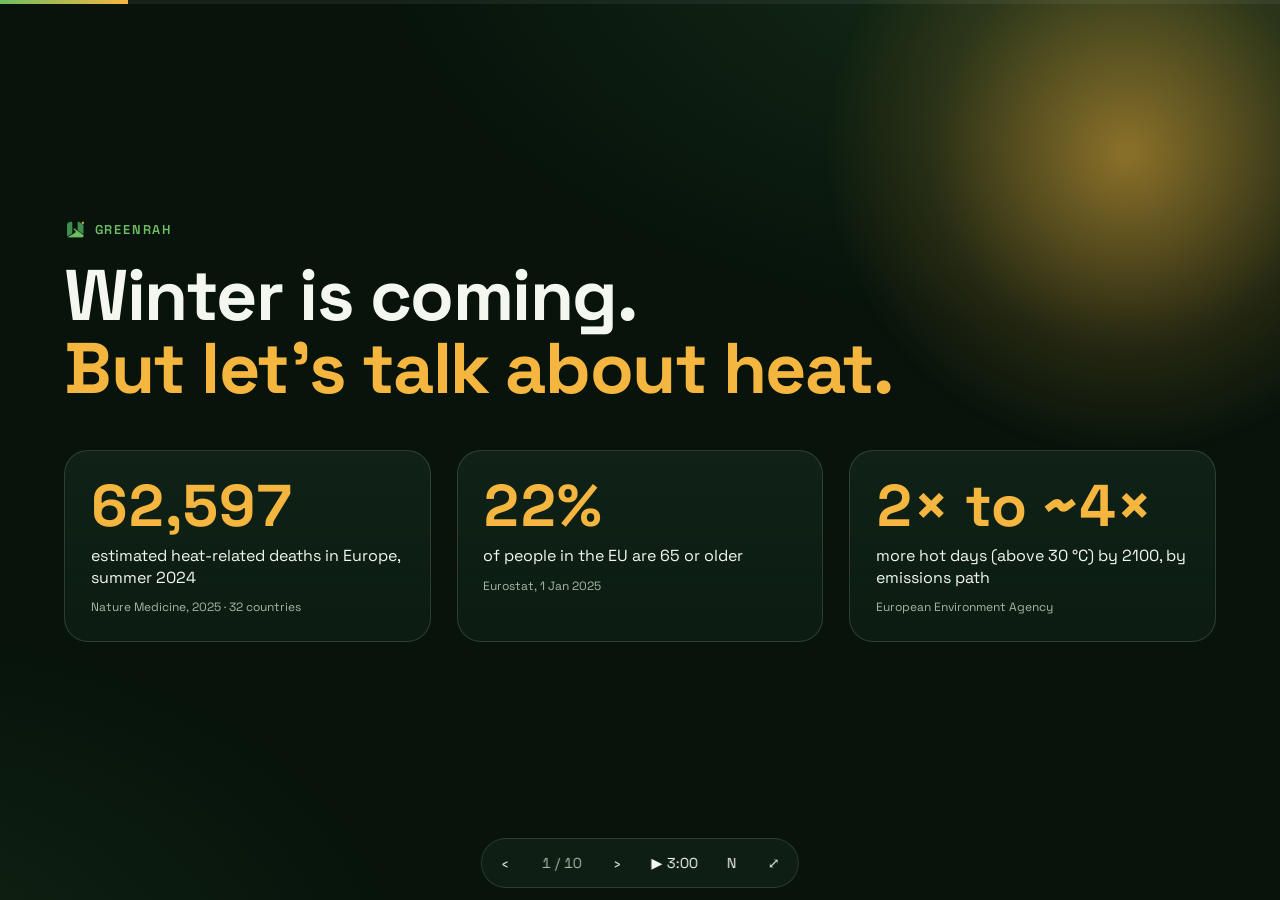
==== q.html @ 6fa4c7ed "Add the GreenRah 3-minute pitch for GitHub Pages. Ship the static deck at the repo root with an empt" ====
<!doctype html>
<html lang="en">
<head>
<meta charset="utf-8">
<meta name="viewport" content="width=device-width, initial-scale=1, viewport-fit=cover">
<meta name="robots" content="noindex, nofollow">
<meta name="color-scheme" content="dark">
<meta name="theme-color" content="#07130b">
<title>GreenRah: The cooler way. 3-minute pitch</title>
<link rel="icon" href="[data-uri]">
<style>/* GreenRah 3-minute pitch (/q). Brand tokens match /g. Fluid, no letterbox. */
@font-face{font-family:"Space Grotesk";font-weight:300;font-display:swap;src:url("[data-uri]") format("woff2")}
@font-face{font-family:"Space Grotesk";font-weight:400;font-display:swap;src:url("[data-uri]") format("woff2")}
@font-face{font-family:"Space Grotesk";font-weight:500;font-display:swap;src:url("[data-uri]") format("woff2")}
@font-face{font-family:"Space Grotesk";font-weight:600;font-display:swap;src:url("[data-uri]") format("woff2")}
@font-face{font-family:"Space Grotesk";font-weight:700;font-display:swap;src:url("[data-uri]") format("woff2")}
:root{
  --bg:#07130b;--surface:#102217;--elevated:#183526;--text:#f4f7ef;--muted:#a8b6a5;
  --cool:#6fbe63;--cool-2:#3f8f4e;--hot:#f4b63f;--red:#ef5a46;--access:#5aa6e6;--access-2:#2b7bbf;
  --line:rgba(244,247,239,.14);
  --font:"Space Grotesk",ui-sans-serif,system-ui,"Segoe UI",Roboto,Arial,sans-serif;
  --emoji:"Apple Color Emoji","Segoe UI Emoji","Noto Color Emoji",sans-serif;
  --ease:cubic-bezier(.22,.61,.36,1);--spring:cubic-bezier(.34,1.56,.64,1);
  --h1:clamp(2.2rem,5.6vw,6rem);--h2:clamp(1.8rem,3.9vw,4.2rem);--lead:clamp(1.05rem,1.6vw,1.7rem);
  --pad:clamp(1.25rem,5vw,6rem);
}
*,*::before,*::after{box-sizing:border-box}
html,body{margin:0;height:100%;background:var(--bg);color:var(--text);font-family:var(--font);-webkit-font-smoothing:antialiased}
body{overflow:hidden}
h1,h2,p,ul,ol{margin:0;padding:0}ul,ol{list-style:none}
img{display:block;max-width:100%}
button{font:inherit;color:inherit;cursor:pointer}
a{color:inherit}
.cool{color:var(--cool)}.hot{color:var(--hot)}.access{color:var(--access)}

/* Deck and slides */
#deck{position:fixed;inset:0;overflow:hidden}
.slide{position:absolute;inset:0;display:flex;align-items:center;padding:var(--pad);padding-bottom:calc(var(--pad) + 2.5rem);
  opacity:0;visibility:hidden;transform:translateX(3%);transition:opacity .6s var(--ease),transform .6s var(--ease),visibility 0s .6s;
  background:radial-gradient(1200px 700px at 85% -10%,rgba(111,190,99,.16),transparent 60%),
             radial-gradient(900px 600px at -10% 110%,rgba(111,190,99,.10),transparent 60%),var(--bg);
  overflow:auto}
.slide.active{opacity:1;visibility:visible;transform:none;transition:opacity .6s var(--ease),transform .6s var(--ease),visibility 0s}
.slide.past{transform:translateX(-3%)}
.wrap{width:min(1500px,100%);margin:auto}
.grid2{display:grid;grid-template-columns:1.05fr .95fr;gap:clamp(1.5rem,4vw,5rem);align-items:center}
.kicker{font-weight:600;letter-spacing:.14em;text-transform:uppercase;color:var(--cool);font-size:clamp(.8rem,1vw,1.05rem);display:flex;align-items:center;gap:.6em;margin-bottom:1.1rem}
.kick-access{color:var(--access)}
.mini-logo{width:1.8em;height:1.8em;border-radius:.4em}
h1{font-size:var(--h1);line-height:1.02;font-weight:700;letter-spacing:-.02em}
h2{font-size:var(--h2);line-height:1.06;font-weight:700;letter-spacing:-.015em}
.lead{font-size:var(--lead);line-height:1.4;color:var(--muted);margin-top:1.3rem;max-width:34ch}
.meta{margin-top:1.1rem;color:var(--muted);font-size:clamp(.9rem,1.15vw,1.2rem);line-height:1.45}
.foot{margin-top:1.4rem;color:var(--muted);font-size:clamp(.85rem,1vw,1.05rem)}

/* Reveal order on slide entry */
.r1,.r2,.r3,.r4,.r5{opacity:0;transform:translateY(18px)}
.active .r1,.active .r2,.active .r3,.active .r4,.active .r5{animation:rise .7s var(--ease) forwards}
.active .r2{animation-delay:.15s}.active .r3{animation-delay:.45s}.active .r4{animation-delay:.75s}.active .r5{animation-delay:1.05s}
@keyframes rise{to{opacity:1;transform:none}}

/* 1 Hook */
.s-hook .sun{position:absolute;right:-12vmax;top:-12vmax;width:48vmax;height:48vmax;border-radius:50%;
  background:radial-gradient(circle,rgba(244,182,63,.55),rgba(244,182,63,.12) 45%,transparent 70%);filter:blur(4px);animation:pulse 6s ease-in-out infinite}
@keyframes pulse{50%{transform:scale(1.06);opacity:.85}}
.stats{display:grid;grid-template-columns:repeat(3,1fr);gap:clamp(1rem,2vw,2rem);margin-top:clamp(2rem,5vh,4rem)}
.stat{background:linear-gradient(180deg,var(--surface),rgba(16,34,23,.6));border:1px solid var(--line);border-radius:24px;padding:clamp(1rem,2vw,2rem)}
.stat b{display:block;font-size:clamp(2.2rem,4.6vw,5rem);font-weight:700;color:var(--hot);line-height:1;font-variant-numeric:tabular-nums}
.stat span{display:block;margin-top:.6rem;font-size:clamp(.95rem,1.25vw,1.35rem);line-height:1.35}
.stat small{display:block;margin-top:.7rem;color:var(--muted);font-size:clamp(.75rem,.85vw,.9rem)}

/* 2 Problem */
.cycle{display:inline-grid;vertical-align:bottom;color:var(--hot)}
.cycle span{grid-area:1/1;opacity:0;animation:cyc 6s infinite}
.cycle span:nth-child(2){animation-delay:2s}.cycle span:nth-child(3){animation-delay:4s}
@keyframes cyc{0%,3%{opacity:0;transform:translateY(.3em)}8%,30%{opacity:1;transform:none}36%,100%{opacity:0;transform:translateY(-.3em)}}
.xlist{display:flex;gap:1rem;flex-wrap:wrap;margin-top:1.6rem}
.xlist li{background:var(--surface);border:1px solid var(--line);border-radius:999px;padding:.55em 1.1em;font-size:clamp(.95rem,1.2vw,1.25rem)}
.x{color:var(--red);font-style:normal;font-weight:700;margin-right:.35em}
.maps-card{position:relative;border-radius:28px;overflow:hidden;box-shadow:0 30px 80px rgba(0,0,0,.5);border:1px solid var(--line)}
.mapsvg{display:block;width:100%;height:auto}
.draw{stroke-dasharray:900;stroke-dashoffset:900}
.active .draw{animation:dash 2s .6s var(--ease) forwards}
@keyframes dash{to{stroke-dashoffset:0}}
.suns circle{transform-box:fill-box;transform-origin:center;transform:scale(0)}
.active .suns circle{animation:pop .5s var(--spring) forwards,glow 1.6s 1s ease-in-out infinite alternate}
.active .suns circle:nth-child(1){animation-delay:1.6s,2.2s}.active .suns circle:nth-child(2){animation-delay:1.9s,2.4s}.active .suns circle:nth-child(3){animation-delay:2.2s,2.6s}
@keyframes glow{to{filter:drop-shadow(0 0 8px #f4b63f)}}
.pill{position:absolute;left:1rem;bottom:1rem;background:#fff;color:#1b2a1f;border-radius:999px;padding:.5em 1em;font-size:clamp(.8rem,1vw,1rem);box-shadow:0 6px 20px rgba(0,0,0,.25)}

/* 3 Engine */
.engine{display:grid;gap:.7rem}
.layer{display:flex;align-items:center;gap:1rem;background:var(--surface);border:1px solid var(--line);border-left:4px solid var(--cool);border-radius:16px;
  padding:clamp(.7rem,1.2vw,1.1rem) 1.2rem;font-size:clamp(1rem,1.35vw,1.45rem);font-weight:500;opacity:0;transform:translateX(40px)}
.layer .ic{width:2em;height:2em;display:grid;place-items:center;border-radius:10px;background:var(--elevated);color:var(--cool);font-size:1.05em}
.active .layer{animation:slidein .55s var(--ease) forwards}
.active .l1{animation-delay:.5s}.active .l2{animation-delay:.75s}.active .l3{animation-delay:1s}.active .l4{animation-delay:1.25s}.active .l5{animation-delay:1.5s}
@keyframes slidein{to{opacity:1;transform:none}}
.engine-out{display:grid;grid-template-columns:auto 1fr;gap:1rem;margin-top:.6rem;opacity:0}
.active .engine-out{animation:rise .7s 2s var(--ease) forwards}
.score,.shade-list{background:linear-gradient(135deg,var(--cool),var(--cool-2));color:#07130b;border-radius:18px;padding:1rem 1.3rem}
.score b{font-size:clamp(2rem,3.4vw,3.6rem);line-height:1}.score small,.shade-list small{display:block;font-weight:600}
.shade-list{background:var(--elevated);color:var(--text);display:flex;flex-direction:column;gap:.45rem;justify-content:center}
.shade-list i{display:block;height:10px;border-radius:6px;background:linear-gradient(90deg,var(--cool) var(--w),rgba(244,182,63,.7) var(--w))}

/* Demo layout (4, 5) */
.demo{display:grid;grid-template-columns:.8fr 1.2fr;gap:clamp(1.5rem,3.5vw,4rem);align-items:center}
.demo-copy h2{font-size:clamp(1.7rem,3.2vw,3.5rem)}
.legend{display:flex;flex-wrap:wrap;gap:.6rem 1.4rem;margin-top:1.4rem;font-size:clamp(.85rem,1.05vw,1.1rem);color:var(--muted)}
.legend li{display:flex;align-items:center;gap:.5em}
.ln{display:inline-block;width:2em;height:6px;border-radius:4px}.ln.green{background:var(--cool)}.ln.red{background:var(--red)}
.pin-ic{font-style:normal;font-size:.75em;font-weight:700;background:#fff;color:#2b7bbf;border-radius:6px;padding:.1em .35em;font-family:var(--font),var(--emoji)}
.pin-ic.water{background:#dff0ff}
.replay{margin-top:1.6rem;background:transparent;border:1px solid var(--line);border-radius:999px;padding:.5em 1.1em;color:var(--muted)}
.replay:hover{color:var(--text);border-color:var(--access)}

/* Ken Burns stage with SVG route draw */
.stage3d,.result{position:relative;border-radius:26px;overflow:hidden;border:1px solid var(--line);box-shadow:0 30px 80px rgba(0,0,0,.55);background:#0c1a11;aspect-ratio:1000/620}
.kb{position:absolute;inset:0;transform-origin:60% 45%}
.active .kb{animation:kenburns 16s ease-in-out forwards}
@keyframes kenburns{0%{transform:scale(1.18) translate(3%,4%) rotate(-1deg)}100%{transform:scale(1.02) translate(-1%,-1%) rotate(0)}}
.shot{position:absolute;inset:0;width:100%;height:100%;object-fit:cover}
.fallback{position:absolute;inset:0;width:100%;height:100%}
.overlay{position:absolute;inset:0;width:100%;height:100%}
.route{fill:none;stroke-width:12;stroke-linecap:round;stroke-linejoin:round;stroke-dasharray:1;stroke-dashoffset:1}
.route.red{stroke:var(--red);opacity:.9}.route.green{stroke:var(--cool);stroke-width:14;filter:drop-shadow(0 0 8px rgba(111,190,99,.7))}
.dot{fill:#fff;stroke:#07130b;stroke-width:5;transform-box:fill-box;transform-origin:center;transform:scale(0)}
.dot.b{fill:var(--hot)}
.s-heat.active .dot{animation:pop .45s .6s var(--spring) forwards}
.s-heat.active .route.red{animation:draw 1.8s 1s var(--ease) forwards}
.s-heat.active .route.green{animation:draw 2.6s 1.6s var(--ease) forwards}
@keyframes draw{to{stroke-dashoffset:0}}
.pins{position:absolute;inset:0;pointer-events:none}
.pin{position:absolute;left:var(--x);top:var(--y);transform:translate(-50%,-100%) scale(0);transform-origin:50% 100%;
  background:#fff;color:#2b7bbf;font-weight:700;font-size:clamp(.7rem,1vw,1rem);padding:.35em .55em;border-radius:10px 10px 10px 2px;
  box-shadow:0 8px 18px rgba(0,0,0,.35);font-family:var(--font),var(--emoji)}
.pin::after{content:"";position:absolute;left:50%;bottom:-6px;width:12px;height:12px;background:inherit;transform:translateX(-50%) rotate(45deg);z-index:-1;border-radius:2px}
.pin.water{background:#dff0ff}
.pin.big{font-size:clamp(.9rem,1.4vw,1.4rem)}
.s-heat.active .pin{animation:pinpop .55s var(--spring) forwards;animation-delay:calc(3.6s + var(--d) * .35s)}
.s-features.active .pin{animation:pinpop .55s var(--spring) forwards;animation-delay:calc(1.4s + var(--d) * .4s)}
@keyframes pinpop{0%{transform:translate(-50%,-100%) scale(0)}70%{transform:translate(-50%,-100%) scale(1.15)}100%{transform:translate(-50%,-100%) scale(1)}}
@keyframes pop{to{transform:scale(1)}}
.chip-float{position:absolute;right:1rem;top:1rem;background:rgba(7,19,11,.82);backdrop-filter:blur(6px);border:1px solid var(--line);border-radius:999px;padding:.5em 1em;font-size:clamp(.8rem,1vw,1.05rem);opacity:0}
.s-heat.active .chip-float{animation:rise .6s 4.6s var(--ease) forwards}

/* Phone mockup */
.phone{position:relative;width:clamp(220px,22vw,340px);aspect-ratio:9/19.5;border-radius:44px;padding:11px;background:linear-gradient(145deg,#2b3f33,#16241b);
  box-shadow:0 40px 90px rgba(0,0,0,.6),inset 0 0 0 2px rgba(255,255,255,.06);flex:none}
.phone::before{content:"";position:absolute;top:18px;left:50%;width:30%;height:22px;transform:translateX(-50%);background:#050a07;border-radius:20px;z-index:3}
.screen{position:relative;width:100%;height:100%;border-radius:34px;overflow:hidden;background:#f6f8f3;color:#14231a}
.phone-real{justify-self:center;animation:float 6s ease-in-out infinite}
.phone-real .screen img{width:100%;height:100%;object-fit:cover;object-position:top}
@keyframes float{50%{transform:translateY(-10px)}}
.statusbar{display:flex;justify-content:space-between;padding:14px 22px 0;font-size:11px;font-weight:600;height:40px}

/* Plan panel rebuild */
.plan{padding:6px 14px;font-size:clamp(10px,.85vw,13px)}
.plan-head{display:flex;align-items:center;gap:8px;margin:6px 0 10px}.plan-head img{width:24px;height:24px;border-radius:6px}.plan-head b{font-size:1.15em;letter-spacing:.06em;text-transform:uppercase;font-size:.95em}
.lbl,.dt small,.field small{display:block;font-size:.78em;font-weight:700;letter-spacing:.08em;text-transform:uppercase;color:#5b6d5e}
.seg{position:relative;display:grid;grid-template-columns:1fr 1fr;background:#e8eee5;border-radius:12px;padding:4px;margin:6px 0 8px}
.knob{position:absolute;top:4px;bottom:4px;left:4px;width:calc(50% - 4px);border-radius:9px;background:var(--cool-2);transition:transform .6s var(--spring),background .5s}
.opt{position:relative;z-index:1;text-align:center;padding:.75em 0;font-weight:600;transition:color .4s}
.o1{color:#fff}.o2{color:#33463a}
.hint{position:relative;min-height:3em;color:#4a5c4e;line-height:1.35}
.hint span{position:absolute;inset:0;transition:opacity .4s}.hint .h2{opacity:0}
.field{position:relative;background:#fff;border:1px solid #d8e1d4;border-radius:10px;padding:.55em .8em .55em 1.8em;margin-top:7px;font-weight:500;white-space:nowrap;overflow:hidden;text-overflow:ellipsis}
.fd{position:absolute;left:.7em;top:50%;width:8px;height:8px;border-radius:50%;background:var(--cool-2);transform:translateY(-50%)}.fd.to{background:var(--hot)}
.field small{font-size:.7em}
.dt{display:flex;justify-content:space-between;align-items:end;margin-top:10px}
.days{display:grid;grid-template-columns:repeat(5,1fr);gap:5px;margin-top:6px;text-align:center;font-size:.85em;line-height:1.2}
.days span{background:#fff;border:1px solid #d8e1d4;border-radius:8px;padding:.35em 0}
.days .on{background:var(--cool-2);color:#fff;border-color:transparent;transition:background .5s}
.go{position:relative;display:block;width:100%;margin-top:12px;border:0;border-radius:12px;padding:1em 0;background:var(--cool-2);color:#fff;font-weight:700;transition:background .5s,transform .15s;overflow:hidden}
.go span{display:block;transition:opacity .35s,transform .35s}.go .g2{position:absolute;inset:0;display:grid;place-items:center;opacity:0;transform:translateY(8px)}
.spin{position:absolute;right:14px;top:50%;width:16px;height:16px;margin-top:-8px;border:2px solid rgba(255,255,255,.4);border-top-color:#fff;border-radius:50%;opacity:0}
.finger{position:absolute;width:34px;height:34px;border-radius:50%;background:rgba(20,35,26,.25);border:2px solid rgba(255,255,255,.9);box-shadow:0 4px 14px rgba(0,0,0,.3);
  left:30%;top:80%;opacity:0;transition:left .8s var(--ease),top .8s var(--ease),opacity .3s,transform .15s;z-index:4;pointer-events:none}
.finger.tap{transform:scale(.75)}
.finger.tap::after{content:"";position:absolute;inset:-2px;border-radius:50%;border:2px solid #fff;animation:ripple .6s ease-out}
@keyframes ripple{from{transform:scale(1);opacity:1}to{transform:scale(2.4);opacity:0}}

/* Demo states driven by JS (data-step on .s-access) */
.s-access[data-step] .finger{opacity:1}
.s-access[data-step="1"] .finger,.s-access[data-step="2"] .finger{left:68%;top:var(--seg-y,27%)}
.s-access[data-step="2"] .knob,.s-access[data-step="3"] .knob,.s-access[data-step="4"] .knob,.s-access[data-step="5"] .knob{transform:translateX(100%);background:var(--access-2)}
.s-access:is([data-step="2"],[data-step="3"],[data-step="4"],[data-step="5"]) .o1{color:#33463a}
.s-access:is([data-step="2"],[data-step="3"],[data-step="4"],[data-step="5"]) .o2{color:#fff}
.s-access:is([data-step="2"],[data-step="3"],[data-step="4"],[data-step="5"]) .h1{opacity:0}
.s-access:is([data-step="2"],[data-step="3"],[data-step="4"],[data-step="5"]) .h2{opacity:1}
.s-access:is([data-step="2"],[data-step="3"],[data-step="4"],[data-step="5"]) .go,
.s-access:is([data-step="2"],[data-step="3"],[data-step="4"],[data-step="5"]) .days .on{background:var(--access-2)}
.s-access:is([data-step="2"],[data-step="3"],[data-step="4"],[data-step="5"]) .g1{opacity:0;transform:translateY(-8px)}
.s-access:is([data-step="2"],[data-step="3"],[data-step="4"],[data-step="5"]) .g2{opacity:1;transform:none}
.s-access:is([data-step="3"],[data-step="4"]) .finger{left:50%;top:var(--go-y,90%)}
.s-access[data-step="4"] .go{transform:scale(.97)}
.s-access[data-step="4"] .spin{opacity:1;animation:spin .7s linear infinite}
.s-access[data-step="5"] .finger{opacity:0}
@keyframes spin{to{transform:rotate(360deg)}}
.duo{display:flex;gap:clamp(1rem,2vw,2rem);align-items:center}
.result{flex:1;opacity:0;transform:translateX(30px) scale(.97);transition:opacity .7s var(--ease),transform .7s var(--ease)}
.s-access[data-step="5"] .result{opacity:1;transform:none}
.s-access[data-step="5"] .kb2{animation:kenburns 14s ease-in-out forwards}
.s-access[data-step="5"] .result .route.red{animation:draw 1.4s .3s var(--ease) forwards}
.s-access[data-step="5"] .result .route.green{animation:draw 2.2s .8s var(--ease) forwards}
.s-access[data-step="5"] .result .dot{animation:pop .45s .1s var(--spring) forwards}
.s-access[data-step="5"] .result .pin{animation:pinpop .55s var(--spring) forwards;animation-delay:calc(2.6s + var(--d) * .35s)}
.rcard{position:absolute;left:1rem;right:1rem;bottom:1rem;background:rgba(255,255,255,.95);color:#14231a;border-radius:18px;padding:.8rem 1rem;box-shadow:0 10px 30px rgba(0,0,0,.35);
  font-size:clamp(.75rem,.95vw,1rem);opacity:0;transform:translateY(20px)}
.s-access[data-step="5"] .rcard{animation:rise .6s 2.4s var(--ease) forwards}
.rtop{display:flex;justify-content:space-between;align-items:center}
.tag{background:#e3effa;color:var(--access-2);font-weight:700;border-radius:999px;padding:.2em .7em}
.wx{color:#4a5c4e;font-weight:600}
.rnums{display:flex;gap:1.2rem;margin:.5rem 0 .3rem;font-size:1.3em;flex-wrap:wrap}
.rwater{color:#2b7bbf;font-weight:600;font-family:var(--font),var(--emoji)}

/* 6 Features */
.facts{display:grid;grid-template-columns:repeat(4,1fr);gap:.8rem;margin-top:2rem}
.facts div{background:var(--surface);border:1px solid var(--line);border-radius:18px;padding:1rem}
.facts b{display:block;font-size:clamp(1.5rem,2.6vw,2.8rem);color:var(--cool);line-height:1;font-variant-numeric:tabular-nums}
.facts span{color:var(--muted);font-size:clamp(.8rem,1vw,1rem)}

/* 7 People */
.people{display:grid;grid-template-columns:repeat(6,1fr);gap:1rem;margin-top:3rem}
.people li{background:var(--surface);border:1px solid var(--line);border-radius:22px;padding:1.6rem 1rem;text-align:center;font-size:clamp(.95rem,1.3vw,1.35rem);font-weight:500;opacity:0;transform:translateY(30px) scale(.9)}
.people span{display:block;font-size:clamp(2rem,3.5vw,3.6rem);margin-bottom:.6rem;font-family:var(--emoji)}
.active .people li{animation:rise .6s var(--spring) forwards}
.active .people li:nth-child(1){animation-delay:.4s}.active .people li:nth-child(2){animation-delay:.55s}.active .people li:nth-child(3){animation-delay:.7s}
.active .people li:nth-child(4){animation-delay:.85s}.active .people li:nth-child(5){animation-delay:1s}.active .people li:nth-child(6){animation-delay:1.15s}

/* 8 Competition */
.table{margin-top:2.2rem;border:1px solid var(--line);border-radius:22px;overflow:hidden}
.tr{display:grid;grid-template-columns:1.6fr 1fr 1fr 1fr;align-items:center}
.tr span{padding:clamp(.6rem,1.3vw,1.15rem) 1.2rem;border-top:1px solid var(--line);font-size:clamp(.85rem,1.3vw,1.35rem)}
.th span{border-top:0;font-weight:700;color:var(--muted)}
.tr .us{background:rgba(111,190,99,.12);color:var(--text);font-weight:700}.th .us{color:var(--cool)}
.y{color:var(--cool)}.n{color:var(--red)}

/* 9 Business */
.plans{display:grid;grid-template-columns:repeat(3,1fr);gap:.8rem;margin-top:2rem}
.plan-card{background:var(--surface);border:1px solid var(--line);border-radius:20px;padding:1.1rem;display:flex;flex-direction:column;gap:.4rem}
.plan-card b{font-size:clamp(1.15rem,1.7vw,1.8rem)}.plan-card span{color:var(--muted);font-size:clamp(.8rem,1vw,1.02rem)}
.plan-card em{font-style:normal;font-size:.8rem;font-weight:700;align-self:flex-start;border-radius:999px;padding:.2em .7em;background:var(--elevated);color:var(--muted)}
.plan-card em.live,.cta em.live{background:var(--cool);color:#07130b}
.plan-card.main{border-color:var(--cool);background:linear-gradient(160deg,rgba(111,190,99,.22),var(--surface))}
.plan-card.main em{background:var(--hot);color:#07130b}
.dash{background:#f6f8f3;color:#14231a;border-radius:26px;padding:clamp(1rem,2vw,2rem);box-shadow:0 30px 80px rgba(0,0,0,.5)}
.dash-head{display:flex;justify-content:space-between;align-items:baseline}.dash-head b{font-size:1.4rem}.dash-head small{color:#6b7c6e}
.dash-list{margin-top:.8rem;display:grid;gap:.5rem;font-size:clamp(.9rem,1.2vw,1.2rem);font-family:var(--font),var(--emoji)}
.dash-list li{background:#fff;border:1px solid #dfe6da;border-radius:12px;padding:.6rem .8rem}
.shopday{margin-top:1rem}.shopday small{color:#4a5c4e}
.hours{position:relative;height:34px;margin-top:.5rem;border-radius:10px;background:#e5ebe2;overflow:hidden}
.hours i{position:absolute;top:0;bottom:0;left:calc(var(--s)/10*100%);width:0;transition:width 1s var(--ease)}
.active .hours i{width:calc((var(--e) - var(--s))/10*100%)}
.hours .ok{background:var(--cool);transition-delay:1s}.hours .avoid{background:repeating-linear-gradient(45deg,#ef5a46 0 8px,#f08a7b 8px 16px);transition-delay:1.8s}.hours .ok2{background:var(--cool);transition-delay:2.6s}
.ticks{position:relative;height:1.2em;font-size:.8rem;color:#5b6d5e}
.ticks span{position:absolute;transform:translateX(-50%)}.ticks span:nth-child(1){left:2%}.ticks span:nth-child(2){left:40%}.ticks span:nth-child(3){left:80%}.ticks span:nth-child(4){left:97%}
.shopday p{margin-top:.5rem;font-size:clamp(.85rem,1.05vw,1.05rem)}

/* 10 Close */
.founder{display:flex;gap:1rem;align-items:center;margin-bottom:1.6rem}
.founder img{width:clamp(64px,6vw,96px);height:clamp(64px,6vw,96px);border-radius:50%;border:3px solid var(--cool);object-fit:cover}
.founder b{display:block;font-size:clamp(1.1rem,1.5vw,1.5rem)}.founder span{color:var(--muted);font-size:clamp(.85rem,1vw,1.05rem)}
.ctas{display:grid;gap:.6rem;margin-top:1.6rem;max-width:560px}
.cta{display:flex;justify-content:space-between;align-items:center;gap:1rem;text-decoration:none;background:var(--surface);border:1px solid var(--line);border-radius:16px;padding:.8rem 1.1rem;font-size:clamp(.95rem,1.25vw,1.25rem);font-weight:500;transition:border-color .2s}
a.cta:hover{border-color:var(--cool)}.cta em{font-style:normal;font-size:.75rem;font-weight:700;border-radius:999px;padding:.2em .7em;background:var(--elevated);color:var(--hot)}
.cta.muted{color:var(--muted)}
.partners{margin-top:1.4rem;font-size:clamp(1rem,1.35vw,1.4rem)}
.qr-box{justify-self:center;display:grid;justify-items:center;gap:.8rem;background:var(--surface);border:1px solid var(--line);border-radius:28px;padding:clamp(1.2rem,2.4vw,2.4rem)}
#qr{background:#fff;padding:14px;border-radius:16px;width:clamp(170px,17vw,280px)}#qr svg,#qr img{width:100%;height:auto;display:block}
.qr-box small{color:var(--muted)}.logo-full{width:clamp(150px,13vw,220px)}

/* HUD, progress, notes */
.progress{position:fixed;left:0;right:0;top:0;height:4px;z-index:20;background:rgba(255,255,255,.06)}
.progress i{display:block;height:100%;width:0;background:linear-gradient(90deg,var(--cool),var(--hot));transition:width .4s var(--ease)}
.hud{position:fixed;left:50%;bottom:max(12px,env(safe-area-inset-bottom));transform:translateX(-50%);z-index:20;display:flex;align-items:center;gap:.25rem;
  background:rgba(16,34,23,.82);backdrop-filter:blur(8px);border:1px solid var(--line);border-radius:999px;padding:.3rem;font-size:.9rem;transition:opacity .4s}
.hud button{background:transparent;border:0;border-radius:999px;min-width:2.4rem;height:2.4rem;padding:0 .7rem}
.hud button:hover{background:var(--elevated)}
.hud #count{color:var(--muted);padding:0 .4rem;font-variant-numeric:tabular-nums;min-width:4.5em;text-align:center}
#autoBtn[aria-pressed="true"]{background:var(--cool);color:#07130b;font-weight:700}
body.idle .hud{opacity:0}body.idle{cursor:none}
.notes{position:fixed;left:0;right:0;bottom:0;z-index:30;max-height:46vh;overflow:auto;background:rgba(7,19,11,.97);border-top:2px solid var(--cool);padding:1rem var(--pad) 1.4rem;
  font-size:clamp(1rem,1.4vw,1.4rem);line-height:1.5;animation:rise .3s var(--ease) forwards}
.notes-head{display:flex;gap:1rem;align-items:center;margin-bottom:.4rem;font-size:.85rem;color:var(--muted)}
.notes-head b{color:var(--cool);text-transform:uppercase;letter-spacing:.12em}.notes-head button{margin-left:auto;background:transparent;border:1px solid var(--line);border-radius:999px;width:2rem;height:2rem}
.src{margin-top:.8rem;list-style:decimal;padding-left:1.3rem;font-size:.75em;color:var(--muted)}.src a{color:var(--cool)}
.help{position:fixed;top:1rem;left:50%;transform:translateX(-50%);z-index:30;background:var(--surface);border:1px solid var(--line);border-radius:14px;padding:.7rem 1.1rem;font-size:.9rem;color:var(--muted)}
.noscript{position:fixed;inset:0;display:grid;place-items:center}
:focus-visible{outline:3px solid var(--cool);outline-offset:3px}

/* Responsive: tablet and phone */
@media (max-width:1000px),(orientation:portrait){
  body{overflow:hidden}
  .slide{align-items:flex-start;padding-top:calc(var(--pad) + .5rem)}
  .grid2,.demo{grid-template-columns:1fr;gap:1.6rem}
  .stats{grid-template-columns:1fr;gap:.7rem}
  .stat{display:grid;grid-template-columns:auto 1fr;column-gap:1rem;align-items:center;padding:1rem}
  .stat b{grid-row:span 2;font-size:clamp(1.8rem,8vw,3rem)}.stat span{margin-top:0}.stat small{margin-top:.2rem}
  .people{grid-template-columns:repeat(3,1fr)}
  .facts{grid-template-columns:repeat(2,1fr)}
  .plans{grid-template-columns:1fr}
  .duo{flex-direction:column;align-items:stretch}
  .duo .phone{align-self:center;width:min(260px,62vw)}
  .result{width:100%}
  .phone-real{width:min(240px,58vw)}
  .tr{grid-template-columns:1.3fr 1fr 1fr 1fr}.tr span{padding:.6rem .5rem}
  .lead{max-width:none}
  .kicker{margin-bottom:.7rem}
}
@media (prefers-reduced-motion:reduce){
  *,*::before,*::after{animation-duration:.01ms!important;animation-delay:0s!important;transition-duration:.01ms!important}
  .route{stroke-dashoffset:0}
}
@media print{body{overflow:visible}.slide{position:relative;opacity:1;visibility:visible;transform:none;page-break-after:always;height:100vh}.hud,.progress,.notes{display:none}}
.ico{display:inline-flex;width:1.15em;height:1.15em;vertical-align:-.18em;font-style:normal}
.ico svg{width:100%;height:100%;fill:none;stroke:currentColor;stroke-width:2;stroke-linecap:round;stroke-linejoin:round}
.people span .ico{width:1em;height:1em;color:var(--cool)}
.pin.water{color:#2b7bbf}
.s-access.active:not([data-step="5"]) .kb2{animation:none}
/* v2 tuning */
:root{--h2:clamp(1.9rem,4.3vw,4.9rem)}
.wrap{width:min(1640px,100%)}
.stage3d{perspective:1400px}
.s-heat.active .kb{animation:kenburns3d 16s ease-in-out forwards}
@keyframes kenburns3d{0%{transform:rotateX(16deg) scale(1.28) translate(4%,5%)}100%{transform:rotateX(0) scale(1.04) translate(-1%,-1%)}}
.shadow-time{display:grid;grid-template-columns:1fr auto;gap:4px 0;margin-top:10px;font-size:.85em}
.shadow-time small{font-size:.78em;font-weight:700;letter-spacing:.08em;text-transform:uppercase;color:#5b6d5e}
.shadow-time b{color:var(--cool-2)}
.shadow-time .track{grid-column:1/-1;position:relative;height:8px;border-radius:6px;background:linear-gradient(90deg,#5b6d5e,#e9c46a 45%,#f4b63f 60%,#5b6d5e)}
.shadow-time .thumb{position:absolute;left:57%;top:50%;width:16px;height:16px;margin:-8px 0 0 -8px;border-radius:50%;background:var(--cool-2);border:3px solid #fff;box-shadow:0 2px 6px rgba(0,0,0,.3);transition:background .5s}
.shadow-time span{display:none}
.s-access:is([data-step="2"],[data-step="3"],[data-step="4"],[data-step="5"]) .shadow-time b{color:var(--access-2)}
.s-access:is([data-step="2"],[data-step="3"],[data-step="4"],[data-step="5"]) .thumb{background:var(--access-2)}
.s-access .demo{grid-template-columns:.62fr 1.38fr}
.duo{display:grid;grid-template-columns:auto 1fr;gap:clamp(1rem,2.2vw,2.4rem);align-items:center}
.result{aspect-ratio:1000/800;background:#fff}
.result .kb{bottom:auto;height:77.5%}
.rcard{left:0;right:0;bottom:0;border-radius:0;box-shadow:none;padding:clamp(.7rem,1.3vw,1.3rem) clamp(.9rem,1.6vw,1.6rem);font-size:clamp(.8rem,1.05vw,1.15rem);background:#fff}
.rnums b{font-size:1.25em}
@media (max-width:1000px),(orientation:portrait){
  .s-access .demo{grid-template-columns:1fr}
  .duo{grid-template-columns:1fr}
}
.hud button{white-space:nowrap}
@media (max-width:1000px),(orientation:portrait){
  .duo{grid-template-areas:"stack"}
  .duo .phone,.duo .result{grid-area:stack}
  .duo .phone{transition:opacity .6s var(--ease),transform .6s var(--ease)}
  .s-access[data-step="5"] .duo .phone{opacity:0;transform:translateX(-20%) scale(.9)}
  .result{align-self:center}
  .s-access .replay{margin-top:.8rem}
  .s-biz .plan-card span{display:none}
}
/* Real product screenshots: portrait stage, route pixels revealed along the traced streets */
.overlay mask .route{stroke:#fff;stroke-width:26;filter:none}
.s-heat .stage3d{aspect-ratio:573/946;width:min(100%,calc(72vh * 573 / 946));justify-self:end;align-self:center}
.s-access .result{aspect-ratio:auto;width:min(380px,34vw);height:auto;background:#0c1a11;display:flex;flex-direction:column;justify-self:center;align-self:center}
.s-access .result .kb{position:relative;inset:auto;height:auto;width:100%;aspect-ratio:568/796;flex:none;overflow:hidden;border-radius:26px 26px 0 0}
.s-access .rcard{position:relative;left:auto;right:auto;bottom:auto;z-index:2}
.phone{width:min(clamp(220px,22vw,340px),calc((100vh - 8rem) * 9 / 19.5))}
.cycle{justify-items:start}
@media (max-width:1000px),(orientation:portrait){
  .duo .phone{width:min(260px,62vw)}
  .phone-real{width:min(240px,58vw)}
  .s-heat .stage3d{width:min(72vw,calc(46vh * 573 / 946));justify-self:center}
  .s-access .result{width:min(70vw,calc(34vh * 568 / 796))}}
}
</style>
</head>
<body>
<div class="progress" aria-hidden="true"><i id="bar"></i></div>
<main id="deck" aria-roledescription="presentation" aria-label="GreenRah 3-minute pitch">

<!-- 1 HOOK -->
<section class="slide s-hook" data-id="hook" aria-label="Hook">
  <div class="sun" aria-hidden="true"></div>
  <div class="wrap">
    <p class="kicker r1"><img src="[data-uri]" alt="" class="mini-logo"> GreenRah</p>
    <h1 class="r2">Winter is coming.<br><span class="hot">But let's talk about heat.</span></h1>
    <div class="stats">
      <div class="stat r3"><b class="count" data-to="62775">62,775</b><span>estimated heat-related deaths in Europe, summer 2024</span><small>Nature Medicine, 2025 · 32 countries</small></div>
      <div class="stat r4"><b class="count" data-to="22" data-suffix="%">22%</b><span>of people in the EU are 65 or older</span><small>Eurostat, 1 Jan 2025</small></div>
      <div class="stat r5"><b>2× to ~4×</b><span>more hot days (above 30&nbsp;°C) by 2100, by emissions path</span><small>European Environment Agency</small></div>
    </div>
  </div>
</section>

<!-- 2 PROBLEM -->
<section class="slide s-problem" data-id="problem" aria-label="Problem">
  <div class="wrap grid2">
    <div>
      <p class="kicker r1">The problem</p>
      <h2 class="r2">Imagine you travel to <span class="cycle"><span>Barcelona.</span><span>the Algarve.</span><span>Rome.</span></span></h2>
      <p class="lead r3">Your map shows the fastest way. Not the weather. Not the sun hours. Not the shade.</p>
      <ul class="xlist r4">
        <li><i class="x">✕</i> Weather</li><li><i class="x">✕</i> Sun hours</li><li><i class="x">✕</i> Shade</li>
      </ul>
    </div>
    <div class="maps-card r3" aria-hidden="true">
      <svg viewBox="0 0 400 300" class="mapsvg">
        <rect width="400" height="300" fill="#e9ece4"/>
        <g fill="#d6dccf"><rect x="20" y="20" width="90" height="70" rx="6"/><rect x="130" y="20" width="110" height="70" rx="6"/><rect x="260" y="20" width="120" height="70" rx="6"/><rect x="20" y="110" width="90" height="80" rx="6"/><rect x="260" y="110" width="120" height="80" rx="6"/><rect x="20" y="210" width="90" height="70" rx="6"/><rect x="130" y="210" width="110" height="70" rx="6"/><rect x="260" y="210" width="120" height="70" rx="6"/></g>
        <rect x="130" y="110" width="110" height="80" rx="6" fill="#cfe4c5"/>
        <path class="draw" d="M40 250 L120 250 L120 100 L250 100 L250 40 L360 40" fill="none" stroke="#4285f4" stroke-width="9" stroke-linecap="round" stroke-linejoin="round"/>
        <circle cx="40" cy="250" r="9" fill="#fff" stroke="#4285f4" stroke-width="4"/><circle cx="360" cy="40" r="10" fill="#ea4335"/>
        <g class="suns"><circle cx="120" cy="175" r="14" fill="#f4b63f"/><circle cx="185" cy="100" r="14" fill="#f4b63f"/><circle cx="305" cy="40" r="14" fill="#f4b63f"/></g>
      </svg>
      <div class="pill"><b>Fastest</b> · the shortest line on the map</div>
    </div>
  </div>
</section>

<!-- 3 SOLUTION / ENGINE -->
<section class="slide s-engine" data-id="engine" aria-label="Solution">
  <div class="wrap grid2">
    <div>
      <p class="kicker r1">The solution</p>
      <h2 class="r2">Not the fastest way.<br><span class="cool">The coolest way.</span></h2>
      <p class="lead r3">The GreenRah comfort engine combines five layers into one comfort score and a shade list.</p>
    </div>
    <div class="engine" aria-label="Five layers">
      <div class="layer l1"><span class="ic"><i class="ico" data-icon="temperature"></i></span>Live weather</div>
      <div class="layer l2"><span class="ic"><i class="ico" data-icon="sun"></i></span>Solar position</div>
      <div class="layer l3"><span class="ic"><i class="ico" data-icon="building"></i></span>3D building shapes</div>
      <div class="layer l4"><span class="ic"><i class="ico" data-icon="mountain"></i></span>Elevation and street slope</div>
      <div class="layer l5"><span class="ic"><i class="ico" data-icon="route"></i></span>Walkability network</div>
      <div class="engine-out">
        <div class="score"><small>Comfort score</small><b>82</b></div>
        <div class="shade-list"><small>Shade list</small><i style="--w:72%"></i><i style="--w:54%"></i><i style="--w:88%"></i></div>
      </div>
    </div>
  </div>
</section>

<!-- 4 HEAT SMART: LISBON -->
<section class="slide s-heat" data-id="heatsmart" aria-label="Heat smart demo, Lisbon">
  <div class="wrap demo">
    <div class="demo-copy">
      <p class="kicker r1">Heat smart</p>
      <h2 class="r2">A to B. Pick a day and an hour. <span class="cool">Get the coolest walk.</span></h2>
      <p class="meta r3">Lisbon · Igreja do Menino Deus → 15 Travessa do Barbosa · 19 Oct, 13:55</p>
      <ul class="legend r4"><li><i class="ln green"></i>Coolest</li><li><i class="ln red"></i>Fastest</li><li><i class="pin-ic">WC</i>Public toilet</li><li><i class="pin-ic water"><i class="ico" data-icon="droplet"></i></i>Water tap</li></ul>
    </div>
    <div class="stage3d r3">
      <div class="kb">
        <img class="shot" src="[data-uri]" alt="GreenRah 3D view of Lisbon: coolest and fastest walks with toilet pins" data-fallback="lisbon">
        <svg class="overlay" viewBox="0 0 573 946" preserveAspectRatio="none" aria-hidden="true">
          <defs>
            <mask id="mask-lisbon" maskUnits="userSpaceOnUse" x="0" y="0" width="573" height="946">
              <path class="route red" pathLength="1" d="M 216 848 L 208 820 L 88 699 L 91 676 L 112 640 L 123 589 L 112 538 L 202 448 L 181 367 L 204 289 L 195 211 L 208 161 L 241 122"/>
              <path class="route green" pathLength="1" d="M 243 835 L 254 801 L 214 758 L 236 660 L 242 570 L 291 481 L 332 419 L 350 392 L 382 338 L 368 296 L 298 212 L 295 195 L 223 89 L 189 21"/>
            </mask>
          </defs>
          <image href="[data-uri]" width="573" height="946" mask="url(#mask-lisbon)"/>
          <circle cx="228" cy="852" r="11" class="dot a"/><circle cx="226" cy="108" r="11" class="dot b"/>
        </svg>
        <div class="pins">
          <span class="pin wc" style="--x:45.5%;--y:71.4%;--d:0">WC</span>
          <span class="pin wc" style="--x:28.7%;--y:53.1%;--d:1">WC</span>
          <span class="pin wc" style="--x:58.1%;--y:42.3%;--d:2">WC</span>
          <span class="pin wc" style="--x:35.5%;--y:26.8%;--d:3">WC</span>
        </div>
      </div>
      <div class="chip-float"><b class="cool">Coolest</b> · more shade at 13:55</div>
    </div>
  </div>
</section>

<!-- 5 ACCESSIBLE: KEY DEMO -->
<section class="slide s-access" data-id="accessible" aria-label="Accessible mode demo, Barcelona">
  <div class="wrap demo">
    <div class="demo-copy">
      <p class="kicker r1 kick-access">Accessible mode</p>
      <h2 class="r2">For seniors, wheelchairs and strollers: <span class="access">find a gentle walk.</span></h2>
      <p class="meta r3">Barcelona · la Marina del Prat Vermell → Iveco Goncas, Carrer dels Almogavers · 18 Oct, 13:40</p>
      <ul class="legend r4"><li><i class="ln green"></i>Gentle: step-free, lowest slope</li><li><i class="ln red"></i>Fastest</li></ul>
      <button class="replay" type="button" data-replay>↻ Replay demo</button>
    </div>
    <div class="duo">
      <!-- Phone: live HTML rebuild of the GreenRah Plan panel -->
      <div class="phone" aria-label="GreenRah Plan panel switching from Heat smart to Accessible">
        <div class="screen">
          <div class="statusbar"><span>13:40</span><span>●●● ▮</span></div>
          <div class="plan">
            <div class="plan-head"><img src="[data-uri]" alt=""><b>Plan your walk</b></div>
            <small class="lbl">Routing mode</small>
            <div class="seg"><i class="knob"></i><span class="opt o1"><i class="ico" data-icon="sun"></i> Heat smart</span><span class="opt o2"><i class="ico" data-icon="accessible"></i> Accessible</span></div>
            <p class="hint"><span class="h1">Coolest vs fastest using shade, UTCI and sun exposure.</span><span class="h2">Step-free routes with the lowest slope.</span></p>
            <div class="field"><i class="fd"></i><small>From</small>la Marina del Prat Vermell</div>
            <div class="field"><i class="fd to"></i><small>To</small>Iveco Goncas, C. dels Almogavers</div>
            <div class="dt"><small>Date &amp; time</small><b>18 Oct · 13:40</b></div>
            <div class="days"><span>Fr<br>16</span><span>Sa<br>17</span><span class="on">Su<br>18</span><span>Mo<br>19</span><span>Tu<br>20</span></div>
            <div class="shadow-time"><small>Shadow time</small><b>13:40</b><i class="track"><i class="thumb"></i></i><span>00:00</span><span>12:00</span><span>24:00</span></div>
            <button class="go" type="button" tabindex="-1"><span class="g1">▷ Find coolest walk</span><span class="g2">▷ Find gentle walk</span><i class="spin"></i></button>
          </div>
          <div class="finger" aria-hidden="true"></div>
        </div>
      </div>
      <!-- Result -->
      <div class="result" aria-label="Barcelona result: gentle versus fastest">
        <div class="kb kb2">
          <img class="shot" src="[data-uri]" alt="GreenRah 3D view of Barcelona: gentle and fastest walks" data-fallback="barcelona">
          <svg class="overlay" viewBox="0 0 568 796" preserveAspectRatio="none" aria-hidden="true">
            <defs>
              <mask id="mask-barcelona" maskUnits="userSpaceOnUse" x="0" y="0" width="568" height="796">
                <path class="route red" pathLength="1" d="M 236 713 L 240 442 L 226 384 L 198 336 L 148 326 L 97 295 L 90 247 L 147 174 L 113 96 L 141 66"/>
                <path class="route green" pathLength="1" d="M 243 713 L 243 659 L 254 597 L 254 452 L 272 434 L 371 375 L 433 295 L 490 264 L 499 202 L 482 190 L 424 163 L 306 153 L 286 131 L 199 123 L 188 72 L 163 59"/>
              </mask>
            </defs>
            <image href="[data-uri]" width="568" height="796" mask="url(#mask-barcelona)"/>
            <circle cx="240" cy="728" r="11" class="dot a"/><circle cx="152" cy="50" r="11" class="dot b"/>
          </svg>
          <div class="pins"><span class="pin water" style="--x:45%;--y:58%;--d:0"><i class="ico" data-icon="droplet"></i></span><span class="pin water" style="--x:80%;--y:34%;--d:1"><i class="ico" data-icon="droplet"></i></span></div>
        </div>
        <div class="rcard">
          <div class="rtop"><span class="tag"><i class="ico" data-icon="accessible"></i> Gentle</span><span class="wx">18 °C · UV 1</span></div>
          <div class="rnums"><b>5.1 km</b><b>1 h 6 m</b><b>60% shade</b></div>
          <div class="rwater"><i class="ico" data-icon="droplet"></i> Water on the path</div>
        </div>
      </div>
    </div>
  </div>
</section>

<!-- 6 FEATURES -->
<section class="slide s-features" data-id="features" aria-label="Features">
  <div class="wrap grid2">
    <div>
      <p class="kicker r1">Built for summer</p>
      <h2 class="r2">Water and toilets, <span class="cool">on your route and across the map.</span></h2>
      <p class="lead r3">In a heatwave, a drinking tap is not a detail. It is safety. GreenRah shows taps and WCs across Europe and Great Britain, and it factors in clouds too.</p>
      <div class="facts r4">
        <div><b class="count" data-to="28">28</b><span>countries</span></div>
        <div><b class="count" data-to="2000" data-suffix="+">2,000+</b><span>cities</span></div>
        <div><b>EN · PT</b><span>languages</span></div>
        <div><b>~2</b><span>months live</span></div>
      </div>
    </div>
    <div class="phone phone-real r3">
      <div class="screen"><img src="[data-uri]" alt="GreenRah on Android: route options with a public toilet on the path, walk score and shade coverage"></div>
      <span class="pin big wc" style="--x:84%;--y:50%;--d:0">WC</span>
      <span class="pin big water" style="--x:12%;--y:30%;--d:1"><i class="ico" data-icon="droplet"></i></span>
    </div>
  </div>
</section>

<!-- 7 FOR EVERYONE -->
<section class="slide s-people" data-id="people" aria-label="Who it is for">
  <div class="wrap">
    <p class="kicker r1">For everyone who walks</p>
    <h2 class="r2">One app. <span class="cool">Every kind of walker.</span></h2>
    <ul class="people">
      <li><span><i class="ico" data-icon="walk"></i></span>Walkers</li><li><span><i class="ico" data-icon="luggage"></i></span>Tourists</li><li><span><i class="ico" data-icon="old"></i></span>Seniors</li>
      <li><span><i class="ico" data-icon="baby-carriage"></i></span>Parents</li><li><span><i class="ico" data-icon="wheelchair"></i></span>Disabled people</li><li><span><i class="ico" data-icon="heartbeat"></i></span>Runners</li>
    </ul>
  </div>
</section>

<!-- 8 COMPETITION -->
<section class="slide s-comp" data-id="competition" aria-label="Competition">
  <div class="wrap">
    <p class="kicker r1">Competition</p>
    <h2 class="r2">We're not the first. <span class="cool">We add the weather and the route.</span></h2>
    <div class="table r3" role="table">
      <div class="tr th" role="row"><span role="columnheader"></span><span role="columnheader">Google Maps</span><span role="columnheader">ShadeMap</span><span role="columnheader" class="us">GreenRah</span></div>
      <div class="tr" role="row"><span role="cell">Walking route</span><span role="cell" class="y">✓</span><span role="cell" class="n">✕</span><span role="cell" class="y us">✓</span></div>
      <div class="tr" role="row"><span role="cell">Shade and sun</span><span role="cell" class="n">✕</span><span role="cell" class="y">✓ shadows only</span><span role="cell" class="y us">✓</span></div>
      <div class="tr" role="row"><span role="cell">Live weather in the route</span><span role="cell" class="n">✕</span><span role="cell" class="n">✕</span><span role="cell" class="y us">✓</span></div>
      <div class="tr" role="row"><span role="cell">Gentle, step-free walk</span><span role="cell" class="n">✕</span><span role="cell" class="n">✕</span><span role="cell" class="y us">✓</span></div>
    </div>
    <p class="foot r4">Built for drivers, Google Maps ignores shade and route stress. ShadeMap shows shadows but does not route. Based on public features, Oct 2026.</p>
  </div>
</section>

<!-- 9 BUSINESS -->
<section class="slide s-biz" data-id="business" aria-label="Business model">
  <div class="wrap grid2">
    <div>
      <p class="kicker r1">Business model</p>
      <h2 class="r2">Free to walk. <span class="cool">Cities pay for insight.</span></h2>
      <div class="plans r3">
        <div class="plan-card"><b>Free</b><span>No ads. Every walk.</span><em class="live">Live</em></div>
        <div class="plan-card"><b>€1.99 / mo</b><span>Health: steps, km</span><em>Planned</em></div>
        <div class="plan-card main"><b>City Insights</b><span>Dashboard for mayors and decision makers</span><em>Main business</em></div>
      </div>
      <p class="foot r4"><i class="ico" data-icon="shield-check"></i> Estonian company · strict GDPR compliance</p>
    </div>
    <div class="dash r3" aria-label="City Insights example">
      <div class="dash-head"><b>City Insights</b><small>example</small></div>
      <ul class="dash-list"><li><i class="ico" data-icon="trees"></i> Where to plant trees</li><li><i class="ico" data-icon="walk"></i> Where people walk for shade</li><li><i class="ico" data-icon="coin-euro"></i> How heat hurts local shops</li></ul>
      <div class="shopday">
        <small>A shop open 09:00 to 19:00, on a hot summer day</small>
        <div class="hours"><i style="--s:0;--e:4" class="ok"></i><i style="--s:4;--e:8" class="avoid"></i><i style="--s:8;--e:10" class="ok2"></i></div>
        <div class="ticks"><span>09</span><span>13</span><span>17</span><span>19</span></div>
        <p>People avoid 13:00 to 17:00. Afternoon customers only come <b>17:00 to 19:00</b>.</p>
      </div>
    </div>
  </div>
</section>

<!-- 10 CLOSE -->
<section class="slide s-close" data-id="close" aria-label="Founder and call to action">
  <div class="wrap grid2">
    <div>
      <div class="founder r1"><img src="[data-uri]" alt="Yousef Ebrahimi"><div><b>Yousef Ebrahimi</b><span>Founder · data analyst<br>10 years in digital marketing, SEO and data analytics</span></div></div>
      <h2 class="r2">Install it free.<br><span class="cool">The cooler way.</span></h2>
      <div class="ctas r3">
        <a class="cta" href="https://greenrah.com/app" target="_blank" rel="noopener"><i class="ico" data-icon="world"></i> Web app · greenrah.com/app <em class="live">Live</em></a>
        <a class="cta" href="https://play.google.com/store/apps/details?id=com.greenrah.app" target="_blank" rel="noopener"><i class="ico" data-icon="brand-android"></i> Android · Google Play <em class="live">Live</em></a>
        <span class="cta muted"><i class="ico" data-icon="brand-apple"></i> iPhone <em>Very soon</em></span>
      </div>
      <p class="partners r4">Urban mobility teams and cities: <b>let's run a pilot together.</b></p>
    </div>
    <div class="qr-box r3"><div id="qr" aria-label="QR code to greenrah.com/app"></div><small>Scan to open GreenRah</small><img src="[data-uri]" alt="GreenRah" class="logo-full"></div>
  </div>
</section>

</main>

<!-- HUD -->
<nav class="hud" id="hud" aria-label="Controls">
  <button type="button" data-act="prev" aria-label="Previous">‹</button>
  <span id="count">1 / 10</span>
  <button type="button" data-act="next" aria-label="Next">›</button>
  <button type="button" data-act="auto" id="autoBtn" aria-pressed="false" title="Auto-advance, about 3 minutes (A)">▶ 3:00</button>
  <button type="button" data-act="notes" title="Speaker notes (N)">N</button>
  <button type="button" data-act="full" title="Fullscreen (F)">⤢</button>
</nav>
<aside class="notes" id="notes" hidden aria-label="Speaker notes">
  <div class="notes-head"><b>Speaker notes</b><span id="noteMeta"></span><button type="button" data-act="notes" aria-label="Close notes">✕</button></div>
  <p id="noteText"></p>
  <ol id="noteSrc" class="src"></ol>
</aside>
<div class="help" id="help" hidden><b>Keys</b> → / Space next · ← back · N notes · A auto 3:00 · F fullscreen · R replay demo · Home / End · ? help</div>
<noscript><p class="noscript">This deck needs JavaScript.</p></noscript>
<script>//---------------------------------------------------------------------
//
// QR Code Generator for JavaScript
//
// Copyright (c) 2009 Kazuhiko Arase
//
// URL: http://www.d-project.com/
//
// Licensed under the MIT license:
//  http://www.opensource.org/licenses/mit-license.php
//
// The word 'QR Code' is registered trademark of
// DENSO WAVE INCORPORATED
//  http://www.denso-wave.com/qrcode/faqpatent-e.html
//
//---------------------------------------------------------------------

var qrcode = function() {

  //---------------------------------------------------------------------
  // qrcode
  //---------------------------------------------------------------------

  /**
   * qrcode
   * @param typeNumber 1 to 40
   * @param errorCorrectionLevel 'L','M','Q','H'
   */
  var qrcode = function(typeNumber, errorCorrectionLevel) {

    var PAD0 = 0xEC;
    var PAD1 = 0x11;

    var _typeNumber = typeNumber;
    var _errorCorrectionLevel = QRErrorCorrectionLevel[errorCorrectionLevel];
    var _modules = null;
    var _moduleCount = 0;
    var _dataCache = null;
    var _dataList = [];

    var _this = {};

    var makeImpl = function(test, maskPattern) {

      _moduleCount = _typeNumber * 4 + 17;
      _modules = function(moduleCount) {
        var modules = new Array(moduleCount);
        for (var row = 0; row < moduleCount; row += 1) {
          modules[row] = new Array(moduleCount);
          for (var col = 0; col < moduleCount; col += 1) {
            modules[row][col] = null;
          }
        }
        return modules;
      }(_moduleCount);

      setupPositionProbePattern(0, 0);
      setupPositionProbePattern(_moduleCount - 7, 0);
      setupPositionProbePattern(0, _moduleCount - 7);
      setupPositionAdjustPattern();
      setupTimingPattern();
      setupTypeInfo(test, maskPattern);

      if (_typeNumber >= 7) {
        setupTypeNumber(test);
      }

      if (_dataCache == null) {
        _dataCache = createData(_typeNumber, _errorCorrectionLevel, _dataList);
      }

      mapData(_dataCache, maskPattern);
    };

    var setupPositionProbePattern = function(row, col) {

      for (var r = -1; r <= 7; r += 1) {

        if (row + r <= -1 || _moduleCount <= row + r) continue;

        for (var c = -1; c <= 7; c += 1) {

          if (col + c <= -1 || _moduleCount <= col + c) continue;

          if ( (0 <= r && r <= 6 && (c == 0 || c == 6) )
              || (0 <= c && c <= 6 && (r == 0 || r == 6) )
              || (2 <= r && r <= 4 && 2 <= c && c <= 4) ) {
            _modules[row + r][col + c] = true;
          } else {
            _modules[row + r][col + c] = false;
          }
        }
      }
    };

    var getBestMaskPattern = function() {

      var minLostPoint = 0;
      var pattern = 0;

      for (var i = 0; i < 8; i += 1) {

        makeImpl(true, i);

        var lostPoint = QRUtil.getLostPoint(_this);

        if (i == 0 || minLostPoint > lostPoint) {
          minLostPoint = lostPoint;
          pattern = i;
        }
      }

      return pattern;
    };

    var setupTimingPattern = function() {

      for (var r = 8; r < _moduleCount - 8; r += 1) {
        if (_modules[r][6] != null) {
          continue;
        }
        _modules[r][6] = (r % 2 == 0);
      }

      for (var c = 8; c < _moduleCount - 8; c += 1) {
        if (_modules[6][c] != null) {
          continue;
        }
        _modules[6][c] = (c % 2 == 0);
      }
    };

    var setupPositionAdjustPattern = function() {

      var pos = QRUtil.getPatternPosition(_typeNumber);

      for (var i = 0; i < pos.length; i += 1) {

        for (var j = 0; j < pos.length; j += 1) {

          var row = pos[i];
          var col = pos[j];

          if (_modules[row][col] != null) {
            continue;
          }

          for (var r = -2; r <= 2; r += 1) {

            for (var c = -2; c <= 2; c += 1) {

              if (r == -2 || r == 2 || c == -2 || c == 2
                  || (r == 0 && c == 0) ) {
                _modules[row + r][col + c] = true;
              } else {
                _modules[row + r][col + c] = false;
              }
            }
          }
        }
      }
    };

    var setupTypeNumber = function(test) {

      var bits = QRUtil.getBCHTypeNumber(_typeNumber);

      for (var i = 0; i < 18; i += 1) {
        var mod = (!test && ( (bits >> i) & 1) == 1);
        _modules[Math.floor(i / 3)][i % 3 + _moduleCount - 8 - 3] = mod;
      }

      for (var i = 0; i < 18; i += 1) {
        var mod = (!test && ( (bits >> i) & 1) == 1);
        _modules[i % 3 + _moduleCount - 8 - 3][Math.floor(i / 3)] = mod;
      }
    };

    var setupTypeInfo = function(test, maskPattern) {

      var data = (_errorCorrectionLevel << 3) | maskPattern;
      var bits = QRUtil.getBCHTypeInfo(data);

      // vertical
      for (var i = 0; i < 15; i += 1) {

        var mod = (!test && ( (bits >> i) & 1) == 1);

        if (i < 6) {
          _modules[i][8] = mod;
        } else if (i < 8) {
          _modules[i + 1][8] = mod;
        } else {
          _modules[_moduleCount - 15 + i][8] = mod;
        }
      }

      // horizontal
      for (var i = 0; i < 15; i += 1) {

        var mod = (!test && ( (bits >> i) & 1) == 1);

        if (i < 8) {
          _modules[8][_moduleCount - i - 1] = mod;
        } else if (i < 9) {
          _modules[8][15 - i - 1 + 1] = mod;
        } else {
          _modules[8][15 - i - 1] = mod;
        }
      }

      // fixed module
      _modules[_moduleCount - 8][8] = (!test);
    };

    var mapData = function(data, maskPattern) {

      var inc = -1;
      var row = _moduleCount - 1;
      var bitIndex = 7;
      var byteIndex = 0;
      var maskFunc = QRUtil.getMaskFunction(maskPattern);

      for (var col = _moduleCount - 1; col > 0; col -= 2) {

        if (col == 6) col -= 1;

        while (true) {

          for (var c = 0; c < 2; c += 1) {

            if (_modules[row][col - c] == null) {

              var dark = false;

              if (byteIndex < data.length) {
                dark = ( ( (data[byteIndex] >>> bitIndex) & 1) == 1);
              }

              var mask = maskFunc(row, col - c);

              if (mask) {
                dark = !dark;
              }

              _modules[row][col - c] = dark;
              bitIndex -= 1;

              if (bitIndex == -1) {
                byteIndex += 1;
                bitIndex = 7;
              }
            }
          }

          row += inc;

          if (row < 0 || _moduleCount <= row) {
            row -= inc;
            inc = -inc;
            break;
          }
        }
      }
    };

    var createBytes = function(buffer, rsBlocks) {

      var offset = 0;

      var maxDcCount = 0;
      var maxEcCount = 0;

      var dcdata = new Array(rsBlocks.length);
      var ecdata = new Array(rsBlocks.length);

      for (var r = 0; r < rsBlocks.length; r += 1) {

        var dcCount = rsBlocks[r].dataCount;
        var ecCount = rsBlocks[r].totalCount - dcCount;

        maxDcCount = Math.max(maxDcCount, dcCount);
        maxEcCount = Math.max(maxEcCount, ecCount);

        dcdata[r] = new Array(dcCount);

        for (var i = 0; i < dcdata[r].length; i += 1) {
          dcdata[r][i] = 0xff & buffer.getBuffer()[i + offset];
        }
        offset += dcCount;

        var rsPoly = QRUtil.getErrorCorrectPolynomial(ecCount);
        var rawPoly = qrPolynomial(dcdata[r], rsPoly.getLength() - 1);

        var modPoly = rawPoly.mod(rsPoly);
        ecdata[r] = new Array(rsPoly.getLength() - 1);
        for (var i = 0; i < ecdata[r].length; i += 1) {
          var modIndex = i + modPoly.getLength() - ecdata[r].length;
          ecdata[r][i] = (modIndex >= 0)? modPoly.getAt(modIndex) : 0;
        }
      }

      var totalCodeCount = 0;
      for (var i = 0; i < rsBlocks.length; i += 1) {
        totalCodeCount += rsBlocks[i].totalCount;
      }

      var data = new Array(totalCodeCount);
      var index = 0;

      for (var i = 0; i < maxDcCount; i += 1) {
        for (var r = 0; r < rsBlocks.length; r += 1) {
          if (i < dcdata[r].length) {
            data[index] = dcdata[r][i];
            index += 1;
          }
        }
      }

      for (var i = 0; i < maxEcCount; i += 1) {
        for (var r = 0; r < rsBlocks.length; r += 1) {
          if (i < ecdata[r].length) {
            data[index] = ecdata[r][i];
            index += 1;
          }
        }
      }

      return data;
    };

    var createData = function(typeNumber, errorCorrectionLevel, dataList) {

      var rsBlocks = QRRSBlock.getRSBlocks(typeNumber, errorCorrectionLevel);

      var buffer = qrBitBuffer();

      for (var i = 0; i < dataList.length; i += 1) {
        var data = dataList[i];
        buffer.put(data.getMode(), 4);
        buffer.put(data.getLength(), QRUtil.getLengthInBits(data.getMode(), typeNumber) );
        data.write(buffer);
      }

      // calc num max data.
      var totalDataCount = 0;
      for (var i = 0; i < rsBlocks.length; i += 1) {
        totalDataCount += rsBlocks[i].dataCount;
      }

      if (buffer.getLengthInBits() > totalDataCount * 8) {
        throw 'code length overflow. ('
          + buffer.getLengthInBits()
          + '>'
          + totalDataCount * 8
          + ')';
      }

      // end code
      if (buffer.getLengthInBits() + 4 <= totalDataCount * 8) {
        buffer.put(0, 4);
      }

      // padding
      while (buffer.getLengthInBits() % 8 != 0) {
        buffer.putBit(false);
      }

      // padding
      while (true) {

        if (buffer.getLengthInBits() >= totalDataCount * 8) {
          break;
        }
        buffer.put(PAD0, 8);

        if (buffer.getLengthInBits() >= totalDataCount * 8) {
          break;
        }
        buffer.put(PAD1, 8);
      }

      return createBytes(buffer, rsBlocks);
    };

    _this.addData = function(data, mode) {

      mode = mode || 'Byte';

      var newData = null;

      switch(mode) {
      case 'Numeric' :
        newData = qrNumber(data);
        break;
      case 'Alphanumeric' :
        newData = qrAlphaNum(data);
        break;
      case 'Byte' :
        newData = qr8BitByte(data);
        break;
      case 'Kanji' :
        newData = qrKanji(data);
        break;
      default :
        throw 'mode:' + mode;
      }

      _dataList.push(newData);
      _dataCache = null;
    };

    _this.isDark = function(row, col) {
      if (row < 0 || _moduleCount <= row || col < 0 || _moduleCount <= col) {
        throw row + ',' + col;
      }
      return _modules[row][col];
    };

    _this.getModuleCount = function() {
      return _moduleCount;
    };

    _this.make = function() {
      if (_typeNumber < 1) {
        var typeNumber = 1;

        for (; typeNumber < 40; typeNumber++) {
          var rsBlocks = QRRSBlock.getRSBlocks(typeNumber, _errorCorrectionLevel);
          var buffer = qrBitBuffer();

          for (var i = 0; i < _dataList.length; i++) {
            var data = _dataList[i];
            buffer.put(data.getMode(), 4);
            buffer.put(data.getLength(), QRUtil.getLengthInBits(data.getMode(), typeNumber) );
            data.write(buffer);
          }

          var totalDataCount = 0;
          for (var i = 0; i < rsBlocks.length; i++) {
            totalDataCount += rsBlocks[i].dataCount;
          }

          if (buffer.getLengthInBits() <= totalDataCount * 8) {
            break;
          }
        }

        _typeNumber = typeNumber;
      }

      makeImpl(false, getBestMaskPattern() );
    };

    _this.createTableTag = function(cellSize, margin) {

      cellSize = cellSize || 2;
      margin = (typeof margin == 'undefined')? cellSize * 4 : margin;

      var qrHtml = '';

      qrHtml += '<table style="';
      qrHtml += ' border-width: 0px; border-style: none;';
      qrHtml += ' border-collapse: collapse;';
      qrHtml += ' padding: 0px; margin: ' + margin + 'px;';
      qrHtml += '">';
      qrHtml += '<tbody>';

      for (var r = 0; r < _this.getModuleCount(); r += 1) {

        qrHtml += '<tr>';

        for (var c = 0; c < _this.getModuleCount(); c += 1) {
          qrHtml += '<td style="';
          qrHtml += ' border-width: 0px; border-style: none;';
          qrHtml += ' border-collapse: collapse;';
          qrHtml += ' padding: 0px; margin: 0px;';
          qrHtml += ' width: ' + cellSize + 'px;';
          qrHtml += ' height: ' + cellSize + 'px;';
          qrHtml += ' background-color: ';
          qrHtml += _this.isDark(r, c)? '#000000' : '#ffffff';
          qrHtml += ';';
          qrHtml += '"/>';
        }

        qrHtml += '</tr>';
      }

      qrHtml += '</tbody>';
      qrHtml += '</table>';

      return qrHtml;
    };

    _this.createSvgTag = function(cellSize, margin, alt, title) {

      var opts = {};
      if (typeof arguments[0] == 'object') {
        // Called by options.
        opts = arguments[0];
        // overwrite cellSize and margin.
        cellSize = opts.cellSize;
        margin = opts.margin;
        alt = opts.alt;
        title = opts.title;
      }

      cellSize = cellSize || 2;
      margin = (typeof margin == 'undefined')? cellSize * 4 : margin;

      // Compose alt property surrogate
      alt = (typeof alt === 'string') ? {text: alt} : alt || {};
      alt.text = alt.text || null;
      alt.id = (alt.text) ? alt.id || 'qrcode-description' : null;

      // Compose title property surrogate
      title = (typeof title === 'string') ? {text: title} : title || {};
      title.text = title.text || null;
      title.id = (title.text) ? title.id || 'qrcode-title' : null;

      var size = _this.getModuleCount() * cellSize + margin * 2;
      var c, mc, r, mr, qrSvg='', rect;

      rect = 'l' + cellSize + ',0 0,' + cellSize +
        ' -' + cellSize + ',0 0,-' + cellSize + 'z ';

      qrSvg += '<svg version="1.1" xmlns="http://www.w3.org/2000/svg"';
      qrSvg += !opts.scalable ? ' width="' + size + 'px" height="' + size + 'px"' : '';
      qrSvg += ' viewBox="0 0 ' + size + ' ' + size + '" ';
      qrSvg += ' preserveAspectRatio="xMinYMin meet"';
      qrSvg += (title.text || alt.text) ? ' role="img" aria-labelledby="' +
          escapeXml([title.id, alt.id].join(' ').trim() ) + '"' : '';
      qrSvg += '>';
      qrSvg += (title.text) ? '<title id="' + escapeXml(title.id) + '">' +
          escapeXml(title.text) + '</title>' : '';
      qrSvg += (alt.text) ? '<description id="' + escapeXml(alt.id) + '">' +
          escapeXml(alt.text) + '</description>' : '';
      qrSvg += '<rect width="100%" height="100%" fill="white" cx="0" cy="0"/>';
      qrSvg += '<path d="';

      for (r = 0; r < _this.getModuleCount(); r += 1) {
        mr = r * cellSize + margin;
        for (c = 0; c < _this.getModuleCount(); c += 1) {
          if (_this.isDark(r, c) ) {
            mc = c*cellSize+margin;
            qrSvg += 'M' + mc + ',' + mr + rect;
          }
        }
      }

      qrSvg += '" stroke="transparent" fill="black"/>';
      qrSvg += '</svg>';

      return qrSvg;
    };

    _this.createDataURL = function(cellSize, margin) {

      cellSize = cellSize || 2;
      margin = (typeof margin == 'undefined')? cellSize * 4 : margin;

      var size = _this.getModuleCount() * cellSize + margin * 2;
      var min = margin;
      var max = size - margin;

      return createDataURL(size, size, function(x, y) {
        if (min <= x && x < max && min <= y && y < max) {
          var c = Math.floor( (x - min) / cellSize);
          var r = Math.floor( (y - min) / cellSize);
          return _this.isDark(r, c)? 0 : 1;
        } else {
          return 1;
        }
      } );
    };

    _this.createImgTag = function(cellSize, margin, alt) {

      cellSize = cellSize || 2;
      margin = (typeof margin == 'undefined')? cellSize * 4 : margin;

      var size = _this.getModuleCount() * cellSize + margin * 2;

      var img = '';
      img += '<img';
      img += '\u0020src="';
      img += _this.createDataURL(cellSize, margin);
      img += '"';
      img += '\u0020width="';
      img += size;
      img += '"';
      img += '\u0020height="';
      img += size;
      img += '"';
      if (alt) {
        img += '\u0020alt="';
        img += escapeXml(alt);
        img += '"';
      }
      img += '/>';

      return img;
    };

    var escapeXml = function(s) {
      var escaped = '';
      for (var i = 0; i < s.length; i += 1) {
        var c = s.charAt(i);
        switch(c) {
        case '<': escaped += '&lt;'; break;
        case '>': escaped += '&gt;'; break;
        case '&': escaped += '&amp;'; break;
        case '"': escaped += '&quot;'; break;
        default : escaped += c; break;
        }
      }
      return escaped;
    };

    var _createHalfASCII = function(margin) {
      var cellSize = 1;
      margin = (typeof margin == 'undefined')? cellSize * 2 : margin;

      var size = _this.getModuleCount() * cellSize + margin * 2;
      var min = margin;
      var max = size - margin;

      var y, x, r1, r2, p;

      var blocks = {
        '██': '█',
        '█ ': '▀',
        ' █': '▄',
        '  ': ' '
      };

      var blocksLastLineNoMargin = {
        '██': '▀',
        '█ ': '▀',
        ' █': ' ',
        '  ': ' '
      };

      var ascii = '';
      for (y = 0; y < size; y += 2) {
        r1 = Math.floor((y - min) / cellSize);
        r2 = Math.floor((y + 1 - min) / cellSize);
        for (x = 0; x < size; x += 1) {
          p = '█';

          if (min <= x && x < max && min <= y && y < max && _this.isDark(r1, Math.floor((x - min) / cellSize))) {
            p = ' ';
          }

          if (min <= x && x < max && min <= y+1 && y+1 < max && _this.isDark(r2, Math.floor((x - min) / cellSize))) {
            p += ' ';
          }
          else {
            p += '█';
          }

          // Output 2 characters per pixel, to create full square. 1 character per pixels gives only half width of square.
          ascii += (margin < 1 && y+1 >= max) ? blocksLastLineNoMargin[p] : blocks[p];
        }

        ascii += '\n';
      }

      if (size % 2 && margin > 0) {
        return ascii.substring(0, ascii.length - size - 1) + Array(size+1).join('▀');
      }

      return ascii.substring(0, ascii.length-1);
    };

    _this.createASCII = function(cellSize, margin) {
      cellSize = cellSize || 1;

      if (cellSize < 2) {
        return _createHalfASCII(margin);
      }

      cellSize -= 1;
      margin = (typeof margin == 'undefined')? cellSize * 2 : margin;

      var size = _this.getModuleCount() * cellSize + margin * 2;
      var min = margin;
      var max = size - margin;

      var y, x, r, p;

      var white = Array(cellSize+1).join('██');
      var black = Array(cellSize+1).join('  ');

      var ascii = '';
      var line = '';
      for (y = 0; y < size; y += 1) {
        r = Math.floor( (y - min) / cellSize);
        line = '';
        for (x = 0; x < size; x += 1) {
          p = 1;

          if (min <= x && x < max && min <= y && y < max && _this.isDark(r, Math.floor((x - min) / cellSize))) {
            p = 0;
          }

          // Output 2 characters per pixel, to create full square. 1 character per pixels gives only half width of square.
          line += p ? white : black;
        }

        for (r = 0; r < cellSize; r += 1) {
          ascii += line + '\n';
        }
      }

      return ascii.substring(0, ascii.length-1);
    };

    _this.renderTo2dContext = function(context, cellSize) {
      cellSize = cellSize || 2;
      var length = _this.getModuleCount();
      for (var row = 0; row < length; row++) {
        for (var col = 0; col < length; col++) {
          context.fillStyle = _this.isDark(row, col) ? 'black' : 'white';
          context.fillRect(col * cellSize, row * cellSize, cellSize, cellSize);
        }
      }
    }

    return _this;
  };

  //---------------------------------------------------------------------
  // qrcode.stringToBytes
  //---------------------------------------------------------------------

  qrcode.stringToBytesFuncs = {
    'default' : function(s) {
      var bytes = [];
      for (var i = 0; i < s.length; i += 1) {
        var c = s.charCodeAt(i);
        bytes.push(c & 0xff);
      }
      return bytes;
    }
  };

  qrcode.stringToBytes = qrcode.stringToBytesFuncs['default'];

  //---------------------------------------------------------------------
  // qrcode.createStringToBytes
  //---------------------------------------------------------------------

  /**
   * @param unicodeData base64 string of byte array.
   * [16bit Unicode],[16bit Bytes], ...
   * @param numChars
   */
  qrcode.createStringToBytes = function(unicodeData, numChars) {

    // create conversion map.

    var unicodeMap = function() {

      var bin = base64DecodeInputStream(unicodeData);
      var read = function() {
        var b = bin.read();
        if (b == -1) throw 'eof';
        return b;
      };

      var count = 0;
      var unicodeMap = {};
      while (true) {
        var b0 = bin.read();
        if (b0 == -1) break;
        var b1 = read();
        var b2 = read();
        var b3 = read();
        var k = String.fromCharCode( (b0 << 8) | b1);
        var v = (b2 << 8) | b3;
        unicodeMap[k] = v;
        count += 1;
      }
      if (count != numChars) {
        throw count + ' != ' + numChars;
      }

      return unicodeMap;
    }();

    var unknownChar = '?'.charCodeAt(0);

    return function(s) {
      var bytes = [];
      for (var i = 0; i < s.length; i += 1) {
        var c = s.charCodeAt(i);
        if (c < 128) {
          bytes.push(c);
        } else {
          var b = unicodeMap[s.charAt(i)];
          if (typeof b == 'number') {
            if ( (b & 0xff) == b) {
              // 1byte
              bytes.push(b);
            } else {
              // 2bytes
              bytes.push(b >>> 8);
              bytes.push(b & 0xff);
            }
          } else {
            bytes.push(unknownChar);
          }
        }
      }
      return bytes;
    };
  };

  //---------------------------------------------------------------------
  // QRMode
  //---------------------------------------------------------------------

  var QRMode = {
    MODE_NUMBER :    1 << 0,
    MODE_ALPHA_NUM : 1 << 1,
    MODE_8BIT_BYTE : 1 << 2,
    MODE_KANJI :     1 << 3
  };

  //---------------------------------------------------------------------
  // QRErrorCorrectionLevel
  //---------------------------------------------------------------------

  var QRErrorCorrectionLevel = {
    L : 1,
    M : 0,
    Q : 3,
    H : 2
  };

  //---------------------------------------------------------------------
  // QRMaskPattern
  //---------------------------------------------------------------------

  var QRMaskPattern = {
    PATTERN000 : 0,
    PATTERN001 : 1,
    PATTERN010 : 2,
    PATTERN011 : 3,
    PATTERN100 : 4,
    PATTERN101 : 5,
    PATTERN110 : 6,
    PATTERN111 : 7
  };

  //---------------------------------------------------------------------
  // QRUtil
  //---------------------------------------------------------------------

  var QRUtil = function() {

    var PATTERN_POSITION_TABLE = [
      [],
      [6, 18],
      [6, 22],
      [6, 26],
      [6, 30],
      [6, 34],
      [6, 22, 38],
      [6, 24, 42],
      [6, 26, 46],
      [6, 28, 50],
      [6, 30, 54],
      [6, 32, 58],
      [6, 34, 62],
      [6, 26, 46, 66],
      [6, 26, 48, 70],
      [6, 26, 50, 74],
      [6, 30, 54, 78],
      [6, 30, 56, 82],
      [6, 30, 58, 86],
      [6, 34, 62, 90],
      [6, 28, 50, 72, 94],
      [6, 26, 50, 74, 98],
      [6, 30, 54, 78, 102],
      [6, 28, 54, 80, 106],
      [6, 32, 58, 84, 110],
      [6, 30, 58, 86, 114],
      [6, 34, 62, 90, 118],
      [6, 26, 50, 74, 98, 122],
      [6, 30, 54, 78, 102, 126],
      [6, 26, 52, 78, 104, 130],
      [6, 30, 56, 82, 108, 134],
      [6, 34, 60, 86, 112, 138],
      [6, 30, 58, 86, 114, 142],
      [6, 34, 62, 90, 118, 146],
      [6, 30, 54, 78, 102, 126, 150],
      [6, 24, 50, 76, 102, 128, 154],
      [6, 28, 54, 80, 106, 132, 158],
      [6, 32, 58, 84, 110, 136, 162],
      [6, 26, 54, 82, 110, 138, 166],
      [6, 30, 58, 86, 114, 142, 170]
    ];
    var G15 = (1 << 10) | (1 << 8) | (1 << 5) | (1 << 4) | (1 << 2) | (1 << 1) | (1 << 0);
    var G18 = (1 << 12) | (1 << 11) | (1 << 10) | (1 << 9) | (1 << 8) | (1 << 5) | (1 << 2) | (1 << 0);
    var G15_MASK = (1 << 14) | (1 << 12) | (1 << 10) | (1 << 4) | (1 << 1);

    var _this = {};

    var getBCHDigit = function(data) {
      var digit = 0;
      while (data != 0) {
        digit += 1;
        data >>>= 1;
      }
      return digit;
    };

    _this.getBCHTypeInfo = function(data) {
      var d = data << 10;
      while (getBCHDigit(d) - getBCHDigit(G15) >= 0) {
        d ^= (G15 << (getBCHDigit(d) - getBCHDigit(G15) ) );
      }
      return ( (data << 10) | d) ^ G15_MASK;
    };

    _this.getBCHTypeNumber = function(data) {
      var d = data << 12;
      while (getBCHDigit(d) - getBCHDigit(G18) >= 0) {
        d ^= (G18 << (getBCHDigit(d) - getBCHDigit(G18) ) );
      }
      return (data << 12) | d;
    };

    _this.getPatternPosition = function(typeNumber) {
      return PATTERN_POSITION_TABLE[typeNumber - 1];
    };

    _this.getMaskFunction = function(maskPattern) {

      switch (maskPattern) {

      case QRMaskPattern.PATTERN000 :
        return function(i, j) { return (i + j) % 2 == 0; };
      case QRMaskPattern.PATTERN001 :
        return function(i, j) { return i % 2 == 0; };
      case QRMaskPattern.PATTERN010 :
        return function(i, j) { return j % 3 == 0; };
      case QRMaskPattern.PATTERN011 :
        return function(i, j) { return (i + j) % 3 == 0; };
      case QRMaskPattern.PATTERN100 :
        return function(i, j) { return (Math.floor(i / 2) + Math.floor(j / 3) ) % 2 == 0; };
      case QRMaskPattern.PATTERN101 :
        return function(i, j) { return (i * j) % 2 + (i * j) % 3 == 0; };
      case QRMaskPattern.PATTERN110 :
        return function(i, j) { return ( (i * j) % 2 + (i * j) % 3) % 2 == 0; };
      case QRMaskPattern.PATTERN111 :
        return function(i, j) { return ( (i * j) % 3 + (i + j) % 2) % 2 == 0; };

      default :
        throw 'bad maskPattern:' + maskPattern;
      }
    };

    _this.getErrorCorrectPolynomial = function(errorCorrectLength) {
      var a = qrPolynomial([1], 0);
      for (var i = 0; i < errorCorrectLength; i += 1) {
        a = a.multiply(qrPolynomial([1, QRMath.gexp(i)], 0) );
      }
      return a;
    };

    _this.getLengthInBits = function(mode, type) {

      if (1 <= type && type < 10) {

        // 1 - 9

        switch(mode) {
        case QRMode.MODE_NUMBER    : return 10;
        case QRMode.MODE_ALPHA_NUM : return 9;
        case QRMode.MODE_8BIT_BYTE : return 8;
        case QRMode.MODE_KANJI     : return 8;
        default :
          throw 'mode:' + mode;
        }

      } else if (type < 27) {

        // 10 - 26

        switch(mode) {
        case QRMode.MODE_NUMBER    : return 12;
        case QRMode.MODE_ALPHA_NUM : return 11;
        case QRMode.MODE_8BIT_BYTE : return 16;
        case QRMode.MODE_KANJI     : return 10;
        default :
          throw 'mode:' + mode;
        }

      } else if (type < 41) {

        // 27 - 40

        switch(mode) {
        case QRMode.MODE_NUMBER    : return 14;
        case QRMode.MODE_ALPHA_NUM : return 13;
        case QRMode.MODE_8BIT_BYTE : return 16;
        case QRMode.MODE_KANJI     : return 12;
        default :
          throw 'mode:' + mode;
        }

      } else {
        throw 'type:' + type;
      }
    };

    _this.getLostPoint = function(qrcode) {

      var moduleCount = qrcode.getModuleCount();

      var lostPoint = 0;

      // LEVEL1

      for (var row = 0; row < moduleCount; row += 1) {
        for (var col = 0; col < moduleCount; col += 1) {

          var sameCount = 0;
          var dark = qrcode.isDark(row, col);

          for (var r = -1; r <= 1; r += 1) {

            if (row + r < 0 || moduleCount <= row + r) {
              continue;
            }

            for (var c = -1; c <= 1; c += 1) {

              if (col + c < 0 || moduleCount <= col + c) {
                continue;
              }

              if (r == 0 && c == 0) {
                continue;
              }

              if (dark == qrcode.isDark(row + r, col + c) ) {
                sameCount += 1;
              }
            }
          }

          if (sameCount > 5) {
            lostPoint += (3 + sameCount - 5);
          }
        }
      };

      // LEVEL2

      for (var row = 0; row < moduleCount - 1; row += 1) {
        for (var col = 0; col < moduleCount - 1; col += 1) {
          var count = 0;
          if (qrcode.isDark(row, col) ) count += 1;
          if (qrcode.isDark(row + 1, col) ) count += 1;
          if (qrcode.isDark(row, col + 1) ) count += 1;
          if (qrcode.isDark(row + 1, col + 1) ) count += 1;
          if (count == 0 || count == 4) {
            lostPoint += 3;
          }
        }
      }

      // LEVEL3

      for (var row = 0; row < moduleCount; row += 1) {
        for (var col = 0; col < moduleCount - 6; col += 1) {
          if (qrcode.isDark(row, col)
              && !qrcode.isDark(row, col + 1)
              &&  qrcode.isDark(row, col + 2)
              &&  qrcode.isDark(row, col + 3)
              &&  qrcode.isDark(row, col + 4)
              && !qrcode.isDark(row, col + 5)
              &&  qrcode.isDark(row, col + 6) ) {
            lostPoint += 40;
          }
        }
      }

      for (var col = 0; col < moduleCount; col += 1) {
        for (var row = 0; row < moduleCount - 6; row += 1) {
          if (qrcode.isDark(row, col)
              && !qrcode.isDark(row + 1, col)
              &&  qrcode.isDark(row + 2, col)
              &&  qrcode.isDark(row + 3, col)
              &&  qrcode.isDark(row + 4, col)
              && !qrcode.isDark(row + 5, col)
              &&  qrcode.isDark(row + 6, col) ) {
            lostPoint += 40;
          }
        }
      }

      // LEVEL4

      var darkCount = 0;

      for (var col = 0; col < moduleCount; col += 1) {
        for (var row = 0; row < moduleCount; row += 1) {
          if (qrcode.isDark(row, col) ) {
            darkCount += 1;
          }
        }
      }

      var ratio = Math.abs(100 * darkCount / moduleCount / moduleCount - 50) / 5;
      lostPoint += ratio * 10;

      return lostPoint;
    };

    return _this;
  }();

  //---------------------------------------------------------------------
  // QRMath
  //---------------------------------------------------------------------

  var QRMath = function() {

    var EXP_TABLE = new Array(256);
    var LOG_TABLE = new Array(256);

    // initialize tables
    for (var i = 0; i < 8; i += 1) {
      EXP_TABLE[i] = 1 << i;
    }
    for (var i = 8; i < 256; i += 1) {
      EXP_TABLE[i] = EXP_TABLE[i - 4]
        ^ EXP_TABLE[i - 5]
        ^ EXP_TABLE[i - 6]
        ^ EXP_TABLE[i - 8];
    }
    for (var i = 0; i < 255; i += 1) {
      LOG_TABLE[EXP_TABLE[i] ] = i;
    }

    var _this = {};

    _this.glog = function(n) {

      if (n < 1) {
        throw 'glog(' + n + ')';
      }

      return LOG_TABLE[n];
    };

    _this.gexp = function(n) {

      while (n < 0) {
        n += 255;
      }

      while (n >= 256) {
        n -= 255;
      }

      return EXP_TABLE[n];
    };

    return _this;
  }();

  //---------------------------------------------------------------------
  // qrPolynomial
  //---------------------------------------------------------------------

  function qrPolynomial(num, shift) {

    if (typeof num.length == 'undefined') {
      throw num.length + '/' + shift;
    }

    var _num = function() {
      var offset = 0;
      while (offset < num.length && num[offset] == 0) {
        offset += 1;
      }
      var _num = new Array(num.length - offset + shift);
      for (var i = 0; i < num.length - offset; i += 1) {
        _num[i] = num[i + offset];
      }
      return _num;
    }();

    var _this = {};

    _this.getAt = function(index) {
      return _num[index];
    };

    _this.getLength = function() {
      return _num.length;
    };

    _this.multiply = function(e) {

      var num = new Array(_this.getLength() + e.getLength() - 1);

      for (var i = 0; i < _this.getLength(); i += 1) {
        for (var j = 0; j < e.getLength(); j += 1) {
          num[i + j] ^= QRMath.gexp(QRMath.glog(_this.getAt(i) ) + QRMath.glog(e.getAt(j) ) );
        }
      }

      return qrPolynomial(num, 0);
    };

    _this.mod = function(e) {

      if (_this.getLength() - e.getLength() < 0) {
        return _this;
      }

      var ratio = QRMath.glog(_this.getAt(0) ) - QRMath.glog(e.getAt(0) );

      var num = new Array(_this.getLength() );
      for (var i = 0; i < _this.getLength(); i += 1) {
        num[i] = _this.getAt(i);
      }

      for (var i = 0; i < e.getLength(); i += 1) {
        num[i] ^= QRMath.gexp(QRMath.glog(e.getAt(i) ) + ratio);
      }

      // recursive call
      return qrPolynomial(num, 0).mod(e);
    };

    return _this;
  };

  //---------------------------------------------------------------------
  // QRRSBlock
  //---------------------------------------------------------------------

  var QRRSBlock = function() {

    var RS_BLOCK_TABLE = [

      // L
      // M
      // Q
      // H

      // 1
      [1, 26, 19],
      [1, 26, 16],
      [1, 26, 13],
      [1, 26, 9],

      // 2
      [1, 44, 34],
      [1, 44, 28],
      [1, 44, 22],
      [1, 44, 16],

      // 3
      [1, 70, 55],
      [1, 70, 44],
      [2, 35, 17],
      [2, 35, 13],

      // 4
      [1, 100, 80],
      [2, 50, 32],
      [2, 50, 24],
      [4, 25, 9],

      // 5
      [1, 134, 108],
      [2, 67, 43],
      [2, 33, 15, 2, 34, 16],
      [2, 33, 11, 2, 34, 12],

      // 6
      [2, 86, 68],
      [4, 43, 27],
      [4, 43, 19],
      [4, 43, 15],

      // 7
      [2, 98, 78],
      [4, 49, 31],
      [2, 32, 14, 4, 33, 15],
      [4, 39, 13, 1, 40, 14],

      // 8
      [2, 121, 97],
      [2, 60, 38, 2, 61, 39],
      [4, 40, 18, 2, 41, 19],
      [4, 40, 14, 2, 41, 15],

      // 9
      [2, 146, 116],
      [3, 58, 36, 2, 59, 37],
      [4, 36, 16, 4, 37, 17],
      [4, 36, 12, 4, 37, 13],

      // 10
      [2, 86, 68, 2, 87, 69],
      [4, 69, 43, 1, 70, 44],
      [6, 43, 19, 2, 44, 20],
      [6, 43, 15, 2, 44, 16],

      // 11
      [4, 101, 81],
      [1, 80, 50, 4, 81, 51],
      [4, 50, 22, 4, 51, 23],
      [3, 36, 12, 8, 37, 13],

      // 12
      [2, 116, 92, 2, 117, 93],
      [6, 58, 36, 2, 59, 37],
      [4, 46, 20, 6, 47, 21],
      [7, 42, 14, 4, 43, 15],

      // 13
      [4, 133, 107],
      [8, 59, 37, 1, 60, 38],
      [8, 44, 20, 4, 45, 21],
      [12, 33, 11, 4, 34, 12],

      // 14
      [3, 145, 115, 1, 146, 116],
      [4, 64, 40, 5, 65, 41],
      [11, 36, 16, 5, 37, 17],
      [11, 36, 12, 5, 37, 13],

      // 15
      [5, 109, 87, 1, 110, 88],
      [5, 65, 41, 5, 66, 42],
      [5, 54, 24, 7, 55, 25],
      [11, 36, 12, 7, 37, 13],

      // 16
      [5, 122, 98, 1, 123, 99],
      [7, 73, 45, 3, 74, 46],
      [15, 43, 19, 2, 44, 20],
      [3, 45, 15, 13, 46, 16],

      // 17
      [1, 135, 107, 5, 136, 108],
      [10, 74, 46, 1, 75, 47],
      [1, 50, 22, 15, 51, 23],
      [2, 42, 14, 17, 43, 15],

      // 18
      [5, 150, 120, 1, 151, 121],
      [9, 69, 43, 4, 70, 44],
      [17, 50, 22, 1, 51, 23],
      [2, 42, 14, 19, 43, 15],

      // 19
      [3, 141, 113, 4, 142, 114],
      [3, 70, 44, 11, 71, 45],
      [17, 47, 21, 4, 48, 22],
      [9, 39, 13, 16, 40, 14],

      // 20
      [3, 135, 107, 5, 136, 108],
      [3, 67, 41, 13, 68, 42],
      [15, 54, 24, 5, 55, 25],
      [15, 43, 15, 10, 44, 16],

      // 21
      [4, 144, 116, 4, 145, 117],
      [17, 68, 42],
      [17, 50, 22, 6, 51, 23],
      [19, 46, 16, 6, 47, 17],

      // 22
      [2, 139, 111, 7, 140, 112],
      [17, 74, 46],
      [7, 54, 24, 16, 55, 25],
      [34, 37, 13],

      // 23
      [4, 151, 121, 5, 152, 122],
      [4, 75, 47, 14, 76, 48],
      [11, 54, 24, 14, 55, 25],
      [16, 45, 15, 14, 46, 16],

      // 24
      [6, 147, 117, 4, 148, 118],
      [6, 73, 45, 14, 74, 46],
      [11, 54, 24, 16, 55, 25],
      [30, 46, 16, 2, 47, 17],

      // 25
      [8, 132, 106, 4, 133, 107],
      [8, 75, 47, 13, 76, 48],
      [7, 54, 24, 22, 55, 25],
      [22, 45, 15, 13, 46, 16],

      // 26
      [10, 142, 114, 2, 143, 115],
      [19, 74, 46, 4, 75, 47],
      [28, 50, 22, 6, 51, 23],
      [33, 46, 16, 4, 47, 17],

      // 27
      [8, 152, 122, 4, 153, 123],
      [22, 73, 45, 3, 74, 46],
      [8, 53, 23, 26, 54, 24],
      [12, 45, 15, 28, 46, 16],

      // 28
      [3, 147, 117, 10, 148, 118],
      [3, 73, 45, 23, 74, 46],
      [4, 54, 24, 31, 55, 25],
      [11, 45, 15, 31, 46, 16],

      // 29
      [7, 146, 116, 7, 147, 117],
      [21, 73, 45, 7, 74, 46],
      [1, 53, 23, 37, 54, 24],
      [19, 45, 15, 26, 46, 16],

      // 30
      [5, 145, 115, 10, 146, 116],
      [19, 75, 47, 10, 76, 48],
      [15, 54, 24, 25, 55, 25],
      [23, 45, 15, 25, 46, 16],

      // 31
      [13, 145, 115, 3, 146, 116],
      [2, 74, 46, 29, 75, 47],
      [42, 54, 24, 1, 55, 25],
      [23, 45, 15, 28, 46, 16],

      // 32
      [17, 145, 115],
      [10, 74, 46, 23, 75, 47],
      [10, 54, 24, 35, 55, 25],
      [19, 45, 15, 35, 46, 16],

      // 33
      [17, 145, 115, 1, 146, 116],
      [14, 74, 46, 21, 75, 47],
      [29, 54, 24, 19, 55, 25],
      [11, 45, 15, 46, 46, 16],

      // 34
      [13, 145, 115, 6, 146, 116],
      [14, 74, 46, 23, 75, 47],
      [44, 54, 24, 7, 55, 25],
      [59, 46, 16, 1, 47, 17],

      // 35
      [12, 151, 121, 7, 152, 122],
      [12, 75, 47, 26, 76, 48],
      [39, 54, 24, 14, 55, 25],
      [22, 45, 15, 41, 46, 16],

      // 36
      [6, 151, 121, 14, 152, 122],
      [6, 75, 47, 34, 76, 48],
      [46, 54, 24, 10, 55, 25],
      [2, 45, 15, 64, 46, 16],

      // 37
      [17, 152, 122, 4, 153, 123],
      [29, 74, 46, 14, 75, 47],
      [49, 54, 24, 10, 55, 25],
      [24, 45, 15, 46, 46, 16],

      // 38
      [4, 152, 122, 18, 153, 123],
      [13, 74, 46, 32, 75, 47],
      [48, 54, 24, 14, 55, 25],
      [42, 45, 15, 32, 46, 16],

      // 39
      [20, 147, 117, 4, 148, 118],
      [40, 75, 47, 7, 76, 48],
      [43, 54, 24, 22, 55, 25],
      [10, 45, 15, 67, 46, 16],

      // 40
      [19, 148, 118, 6, 149, 119],
      [18, 75, 47, 31, 76, 48],
      [34, 54, 24, 34, 55, 25],
      [20, 45, 15, 61, 46, 16]
    ];

    var qrRSBlock = function(totalCount, dataCount) {
      var _this = {};
      _this.totalCount = totalCount;
      _this.dataCount = dataCount;
      return _this;
    };

    var _this = {};

    var getRsBlockTable = function(typeNumber, errorCorrectionLevel) {

      switch(errorCorrectionLevel) {
      case QRErrorCorrectionLevel.L :
        return RS_BLOCK_TABLE[(typeNumber - 1) * 4 + 0];
      case QRErrorCorrectionLevel.M :
        return RS_BLOCK_TABLE[(typeNumber - 1) * 4 + 1];
      case QRErrorCorrectionLevel.Q :
        return RS_BLOCK_TABLE[(typeNumber - 1) * 4 + 2];
      case QRErrorCorrectionLevel.H :
        return RS_BLOCK_TABLE[(typeNumber - 1) * 4 + 3];
      default :
        return undefined;
      }
    };

    _this.getRSBlocks = function(typeNumber, errorCorrectionLevel) {

      var rsBlock = getRsBlockTable(typeNumber, errorCorrectionLevel);

      if (typeof rsBlock == 'undefined') {
        throw 'bad rs block @ typeNumber:' + typeNumber +
            '/errorCorrectionLevel:' + errorCorrectionLevel;
      }

      var length = rsBlock.length / 3;

      var list = [];

      for (var i = 0; i < length; i += 1) {

        var count = rsBlock[i * 3 + 0];
        var totalCount = rsBlock[i * 3 + 1];
        var dataCount = rsBlock[i * 3 + 2];

        for (var j = 0; j < count; j += 1) {
          list.push(qrRSBlock(totalCount, dataCount) );
        }
      }

      return list;
    };

    return _this;
  }();

  //---------------------------------------------------------------------
  // qrBitBuffer
  //---------------------------------------------------------------------

  var qrBitBuffer = function() {

    var _buffer = [];
    var _length = 0;

    var _this = {};

    _this.getBuffer = function() {
      return _buffer;
    };

    _this.getAt = function(index) {
      var bufIndex = Math.floor(index / 8);
      return ( (_buffer[bufIndex] >>> (7 - index % 8) ) & 1) == 1;
    };

    _this.put = function(num, length) {
      for (var i = 0; i < length; i += 1) {
        _this.putBit( ( (num >>> (length - i - 1) ) & 1) == 1);
      }
    };

    _this.getLengthInBits = function() {
      return _length;
    };

    _this.putBit = function(bit) {

      var bufIndex = Math.floor(_length / 8);
      if (_buffer.length <= bufIndex) {
        _buffer.push(0);
      }

      if (bit) {
        _buffer[bufIndex] |= (0x80 >>> (_length % 8) );
      }

      _length += 1;
    };

    return _this;
  };

  //---------------------------------------------------------------------
  // qrNumber
  //---------------------------------------------------------------------

  var qrNumber = function(data) {

    var _mode = QRMode.MODE_NUMBER;
    var _data = data;

    var _this = {};

    _this.getMode = function() {
      return _mode;
    };

    _this.getLength = function(buffer) {
      return _data.length;
    };

    _this.write = function(buffer) {

      var data = _data;

      var i = 0;

      while (i + 2 < data.length) {
        buffer.put(strToNum(data.substring(i, i + 3) ), 10);
        i += 3;
      }

      if (i < data.length) {
        if (data.length - i == 1) {
          buffer.put(strToNum(data.substring(i, i + 1) ), 4);
        } else if (data.length - i == 2) {
          buffer.put(strToNum(data.substring(i, i + 2) ), 7);
        }
      }
    };

    var strToNum = function(s) {
      var num = 0;
      for (var i = 0; i < s.length; i += 1) {
        num = num * 10 + chatToNum(s.charAt(i) );
      }
      return num;
    };

    var chatToNum = function(c) {
      if ('0' <= c && c <= '9') {
        return c.charCodeAt(0) - '0'.charCodeAt(0);
      }
      throw 'illegal char :' + c;
    };

    return _this;
  };

  //---------------------------------------------------------------------
  // qrAlphaNum
  //---------------------------------------------------------------------

  var qrAlphaNum = function(data) {

    var _mode = QRMode.MODE_ALPHA_NUM;
    var _data = data;

    var _this = {};

    _this.getMode = function() {
      return _mode;
    };

    _this.getLength = function(buffer) {
      return _data.length;
    };

    _this.write = function(buffer) {

      var s = _data;

      var i = 0;

      while (i + 1 < s.length) {
        buffer.put(
          getCode(s.charAt(i) ) * 45 +
          getCode(s.charAt(i + 1) ), 11);
        i += 2;
      }

      if (i < s.length) {
        buffer.put(getCode(s.charAt(i) ), 6);
      }
    };

    var getCode = function(c) {

      if ('0' <= c && c <= '9') {
        return c.charCodeAt(0) - '0'.charCodeAt(0);
      } else if ('A' <= c && c <= 'Z') {
        return c.charCodeAt(0) - 'A'.charCodeAt(0) + 10;
      } else {
        switch (c) {
        case ' ' : return 36;
        case '$' : return 37;
        case '%' : return 38;
        case '*' : return 39;
        case '+' : return 40;
        case '-' : return 41;
        case '.' : return 42;
        case '/' : return 43;
        case ':' : return 44;
        default :
          throw 'illegal char :' + c;
        }
      }
    };

    return _this;
  };

  //---------------------------------------------------------------------
  // qr8BitByte
  //---------------------------------------------------------------------

  var qr8BitByte = function(data) {

    var _mode = QRMode.MODE_8BIT_BYTE;
    var _data = data;
    var _bytes = qrcode.stringToBytes(data);

    var _this = {};

    _this.getMode = function() {
      return _mode;
    };

    _this.getLength = function(buffer) {
      return _bytes.length;
    };

    _this.write = function(buffer) {
      for (var i = 0; i < _bytes.length; i += 1) {
        buffer.put(_bytes[i], 8);
      }
    };

    return _this;
  };

  //---------------------------------------------------------------------
  // qrKanji
  //---------------------------------------------------------------------

  var qrKanji = function(data) {

    var _mode = QRMode.MODE_KANJI;
    var _data = data;

    var stringToBytes = qrcode.stringToBytesFuncs['SJIS'];
    if (!stringToBytes) {
      throw 'sjis not supported.';
    }
    !function(c, code) {
      // self test for sjis support.
      var test = stringToBytes(c);
      if (test.length != 2 || ( (test[0] << 8) | test[1]) != code) {
        throw 'sjis not supported.';
      }
    }('\u53cb', 0x9746);

    var _bytes = stringToBytes(data);

    var _this = {};

    _this.getMode = function() {
      return _mode;
    };

    _this.getLength = function(buffer) {
      return ~~(_bytes.length / 2);
    };

    _this.write = function(buffer) {

      var data = _bytes;

      var i = 0;

      while (i + 1 < data.length) {

        var c = ( (0xff & data[i]) << 8) | (0xff & data[i + 1]);

        if (0x8140 <= c && c <= 0x9FFC) {
          c -= 0x8140;
        } else if (0xE040 <= c && c <= 0xEBBF) {
          c -= 0xC140;
        } else {
          throw 'illegal char at ' + (i + 1) + '/' + c;
        }

        c = ( (c >>> 8) & 0xff) * 0xC0 + (c & 0xff);

        buffer.put(c, 13);

        i += 2;
      }

      if (i < data.length) {
        throw 'illegal char at ' + (i + 1);
      }
    };

    return _this;
  };

  //=====================================================================
  // GIF Support etc.
  //

  //---------------------------------------------------------------------
  // byteArrayOutputStream
  //---------------------------------------------------------------------

  var byteArrayOutputStream = function() {

    var _bytes = [];

    var _this = {};

    _this.writeByte = function(b) {
      _bytes.push(b & 0xff);
    };

    _this.writeShort = function(i) {
      _this.writeByte(i);
      _this.writeByte(i >>> 8);
    };

    _this.writeBytes = function(b, off, len) {
      off = off || 0;
      len = len || b.length;
      for (var i = 0; i < len; i += 1) {
        _this.writeByte(b[i + off]);
      }
    };

    _this.writeString = function(s) {
      for (var i = 0; i < s.length; i += 1) {
        _this.writeByte(s.charCodeAt(i) );
      }
    };

    _this.toByteArray = function() {
      return _bytes;
    };

    _this.toString = function() {
      var s = '';
      s += '[';
      for (var i = 0; i < _bytes.length; i += 1) {
        if (i > 0) {
          s += ',';
        }
        s += _bytes[i];
      }
      s += ']';
      return s;
    };

    return _this;
  };

  //---------------------------------------------------------------------
  // base64EncodeOutputStream
  //---------------------------------------------------------------------

  var base64EncodeOutputStream = function() {

    var _buffer = 0;
    var _buflen = 0;
    var _length = 0;
    var _base64 = '';

    var _this = {};

    var writeEncoded = function(b) {
      _base64 += String.fromCharCode(encode(b & 0x3f) );
    };

    var encode = function(n) {
      if (n < 0) {
        // error.
      } else if (n < 26) {
        return 0x41 + n;
      } else if (n < 52) {
        return 0x61 + (n - 26);
      } else if (n < 62) {
        return 0x30 + (n - 52);
      } else if (n == 62) {
        return 0x2b;
      } else if (n == 63) {
        return 0x2f;
      }
      throw 'n:' + n;
    };

    _this.writeByte = function(n) {

      _buffer = (_buffer << 8) | (n & 0xff);
      _buflen += 8;
      _length += 1;

      while (_buflen >= 6) {
        writeEncoded(_buffer >>> (_buflen - 6) );
        _buflen -= 6;
      }
    };

    _this.flush = function() {

      if (_buflen > 0) {
        writeEncoded(_buffer << (6 - _buflen) );
        _buffer = 0;
        _buflen = 0;
      }

      if (_length % 3 != 0) {
        // padding
        var padlen = 3 - _length % 3;
        for (var i = 0; i < padlen; i += 1) {
          _base64 += '=';
        }
      }
    };

    _this.toString = function() {
      return _base64;
    };

    return _this;
  };

  //---------------------------------------------------------------------
  // base64DecodeInputStream
  //---------------------------------------------------------------------

  var base64DecodeInputStream = function(str) {

    var _str = str;
    var _pos = 0;
    var _buffer = 0;
    var _buflen = 0;

    var _this = {};

    _this.read = function() {

      while (_buflen < 8) {

        if (_pos >= _str.length) {
          if (_buflen == 0) {
            return -1;
          }
          throw 'unexpected end of file./' + _buflen;
        }

        var c = _str.charAt(_pos);
        _pos += 1;

        if (c == '=') {
          _buflen = 0;
          return -1;
        } else if (c.match(/^\s$/) ) {
          // ignore if whitespace.
          continue;
        }

        _buffer = (_buffer << 6) | decode(c.charCodeAt(0) );
        _buflen += 6;
      }

      var n = (_buffer >>> (_buflen - 8) ) & 0xff;
      _buflen -= 8;
      return n;
    };

    var decode = function(c) {
      if (0x41 <= c && c <= 0x5a) {
        return c - 0x41;
      } else if (0x61 <= c && c <= 0x7a) {
        return c - 0x61 + 26;
      } else if (0x30 <= c && c <= 0x39) {
        return c - 0x30 + 52;
      } else if (c == 0x2b) {
        return 62;
      } else if (c == 0x2f) {
        return 63;
      } else {
        throw 'c:' + c;
      }
    };

    return _this;
  };

  //---------------------------------------------------------------------
  // gifImage (B/W)
  //---------------------------------------------------------------------

  var gifImage = function(width, height) {

    var _width = width;
    var _height = height;
    var _data = new Array(width * height);

    var _this = {};

    _this.setPixel = function(x, y, pixel) {
      _data[y * _width + x] = pixel;
    };

    _this.write = function(out) {

      //---------------------------------
      // GIF Signature

      out.writeString('GIF87a');

      //---------------------------------
      // Screen Descriptor

      out.writeShort(_width);
      out.writeShort(_height);

      out.writeByte(0x80); // 2bit
      out.writeByte(0);
      out.writeByte(0);

      //---------------------------------
      // Global Color Map

      // black
      out.writeByte(0x00);
      out.writeByte(0x00);
      out.writeByte(0x00);

      // white
      out.writeByte(0xff);
      out.writeByte(0xff);
      out.writeByte(0xff);

      //---------------------------------
      // Image Descriptor

      out.writeString(',');
      out.writeShort(0);
      out.writeShort(0);
      out.writeShort(_width);
      out.writeShort(_height);
      out.writeByte(0);

      //---------------------------------
      // Local Color Map

      //---------------------------------
      // Raster Data

      var lzwMinCodeSize = 2;
      var raster = getLZWRaster(lzwMinCodeSize);

      out.writeByte(lzwMinCodeSize);

      var offset = 0;

      while (raster.length - offset > 255) {
        out.writeByte(255);
        out.writeBytes(raster, offset, 255);
        offset += 255;
      }

      out.writeByte(raster.length - offset);
      out.writeBytes(raster, offset, raster.length - offset);
      out.writeByte(0x00);

      //---------------------------------
      // GIF Terminator
      out.writeString(';');
    };

    var bitOutputStream = function(out) {

      var _out = out;
      var _bitLength = 0;
      var _bitBuffer = 0;

      var _this = {};

      _this.write = function(data, length) {

        if ( (data >>> length) != 0) {
          throw 'length over';
        }

        while (_bitLength + length >= 8) {
          _out.writeByte(0xff & ( (data << _bitLength) | _bitBuffer) );
          length -= (8 - _bitLength);
          data >>>= (8 - _bitLength);
          _bitBuffer = 0;
          _bitLength = 0;
        }

        _bitBuffer = (data << _bitLength) | _bitBuffer;
        _bitLength = _bitLength + length;
      };

      _this.flush = function() {
        if (_bitLength > 0) {
          _out.writeByte(_bitBuffer);
        }
      };

      return _this;
    };

    var getLZWRaster = function(lzwMinCodeSize) {

      var clearCode = 1 << lzwMinCodeSize;
      var endCode = (1 << lzwMinCodeSize) + 1;
      var bitLength = lzwMinCodeSize + 1;

      // Setup LZWTable
      var table = lzwTable();

      for (var i = 0; i < clearCode; i += 1) {
        table.add(String.fromCharCode(i) );
      }
      table.add(String.fromCharCode(clearCode) );
      table.add(String.fromCharCode(endCode) );

      var byteOut = byteArrayOutputStream();
      var bitOut = bitOutputStream(byteOut);

      // clear code
      bitOut.write(clearCode, bitLength);

      var dataIndex = 0;

      var s = String.fromCharCode(_data[dataIndex]);
      dataIndex += 1;

      while (dataIndex < _data.length) {

        var c = String.fromCharCode(_data[dataIndex]);
        dataIndex += 1;

        if (table.contains(s + c) ) {

          s = s + c;

        } else {

          bitOut.write(table.indexOf(s), bitLength);

          if (table.size() < 0xfff) {

            if (table.size() == (1 << bitLength) ) {
              bitLength += 1;
            }

            table.add(s + c);
          }

          s = c;
        }
      }

      bitOut.write(table.indexOf(s), bitLength);

      // end code
      bitOut.write(endCode, bitLength);

      bitOut.flush();

      return byteOut.toByteArray();
    };

    var lzwTable = function() {

      var _map = {};
      var _size = 0;

      var _this = {};

      _this.add = function(key) {
        if (_this.contains(key) ) {
          throw 'dup key:' + key;
        }
        _map[key] = _size;
        _size += 1;
      };

      _this.size = function() {
        return _size;
      };

      _this.indexOf = function(key) {
        return _map[key];
      };

      _this.contains = function(key) {
        return typeof _map[key] != 'undefined';
      };

      return _this;
    };

    return _this;
  };

  var createDataURL = function(width, height, getPixel) {
    var gif = gifImage(width, height);
    for (var y = 0; y < height; y += 1) {
      for (var x = 0; x < width; x += 1) {
        gif.setPixel(x, y, getPixel(x, y) );
      }
    }

    var b = byteArrayOutputStream();
    gif.write(b);

    var base64 = base64EncodeOutputStream();
    var bytes = b.toByteArray();
    for (var i = 0; i < bytes.length; i += 1) {
      base64.writeByte(bytes[i]);
    }
    base64.flush();

    return 'data:image/gif;base64,' + base64;
  };

  //---------------------------------------------------------------------
  // returns qrcode function.

  return qrcode;
}();

// multibyte support
!function() {

  qrcode.stringToBytesFuncs['UTF-8'] = function(s) {
    // http://stackoverflow.com/questions/18729405/how-to-convert-utf8-string-to-byte-array
    function toUTF8Array(str) {
      var utf8 = [];
      for (var i=0; i < str.length; i++) {
        var charcode = str.charCodeAt(i);
        if (charcode < 0x80) utf8.push(charcode);
        else if (charcode < 0x800) {
          utf8.push(0xc0 | (charcode >> 6),
              0x80 | (charcode & 0x3f));
        }
        else if (charcode < 0xd800 || charcode >= 0xe000) {
          utf8.push(0xe0 | (charcode >> 12),
              0x80 | ((charcode>>6) & 0x3f),
              0x80 | (charcode & 0x3f));
        }
        // surrogate pair
        else {
          i++;
          // UTF-16 encodes 0x10000-0x10FFFF by
          // subtracting 0x10000 and splitting the
          // 20 bits of 0x0-0xFFFFF into two halves
          charcode = 0x10000 + (((charcode & 0x3ff)<<10)
            | (str.charCodeAt(i) & 0x3ff));
          utf8.push(0xf0 | (charcode >>18),
              0x80 | ((charcode>>12) & 0x3f),
              0x80 | ((charcode>>6) & 0x3f),
              0x80 | (charcode & 0x3f));
        }
      }
      return utf8;
    }
    return toUTF8Array(s);
  };

}();

(function (factory) {
  if (typeof define === 'function' && define.amd) {
      define([], factory);
  } else if (typeof exports === 'object') {
      module.exports = factory();
  }
}(function () {
    return qrcode;
}));
</script>
<script>/* Tabler Icons v3.45.0 (MIT, https://tabler.io/icons), outline style.
   Generated by tools/gen-data.mjs. Inlined so the deck works offline. */
window.GR_ICONS = {"sun":"<path d=\"M8 12a4 4 0 1 0 8 0a4 4 0 1 0 -8 0\" /> <path d=\"M3 12h1m8 -9v1m8 8h1m-9 8v1m-6.4 -15.4l.7 .7m12.1 -.7l-.7 .7m0 11.4l.7 .7m-12.1 -.7l-.7 .7\" />",
"sunrise":"<path d=\"M3 17h1m16 0h1m-15.4 -6.4l.7 .7m12.1 -.7l-.7 .7m-9.7 5.7a4 4 0 0 1 8 0\" /> <path d=\"M3 21l18 0\" /> <path d=\"M12 9v-6l3 3m-6 0l3 -3\" />",
"sunset":"<path d=\"M3 17h1m16 0h1m-15.4 -6.4l.7 .7m12.1 -.7l-.7 .7m-9.7 5.7a4 4 0 0 1 8 0\" /> <path d=\"M3 21l18 0\" /> <path d=\"M12 3v6l3 -3m-6 0l3 3\" />",
"moon":"<path d=\"M12 3c.132 0 .263 0 .393 0a7.5 7.5 0 0 0 7.92 12.446a9 9 0 1 1 -8.313 -12.454l0 .008\" />",
"temperature":"<path d=\"M10 13.5a4 4 0 1 0 4 0v-8.5a2 2 0 0 0 -4 0v8.5\" /> <path d=\"M10 9l4 0\" />",
"droplet":"<path d=\"M7.502 19.423c2.602 2.105 6.395 2.105 8.996 0c2.602 -2.105 3.262 -5.708 1.566 -8.546l-4.89 -7.26c-.42 -.625 -1.287 -.803 -1.936 -.397a1.376 1.376 0 0 0 -.41 .397l-4.893 7.26c-1.695 2.838 -1.035 6.441 1.567 8.546\" />",
"wind":"<path d=\"M5 8h8.5a2.5 2.5 0 1 0 -2.34 -3.24\" /> <path d=\"M3 12h15.5a2.5 2.5 0 1 1 -2.34 3.24\" /> <path d=\"M4 16h5.5a2.5 2.5 0 1 1 -2.34 3.24\" />",
"building":"<path d=\"M3 21l18 0\" /> <path d=\"M9 8l1 0\" /> <path d=\"M9 12l1 0\" /> <path d=\"M9 16l1 0\" /> <path d=\"M14 8l1 0\" /> <path d=\"M14 12l1 0\" /> <path d=\"M14 16l1 0\" /> <path d=\"M5 21v-16a2 2 0 0 1 2 -2h10a2 2 0 0 1 2 2v16\" />",
"mountain":"<path d=\"M3 20h18l-6.921 -14.612a2.3 2.3 0 0 0 -4.158 0l-6.921 14.612\" /> <path d=\"M7.5 11l2 2.5l2.5 -2.5l2 3l2.5 -2\" />",
"route":"<path d=\"M3 19a2 2 0 1 0 4 0a2 2 0 0 0 -4 0\" /> <path d=\"M19 7a2 2 0 1 0 0 -4a2 2 0 0 0 0 4\" /> <path d=\"M11 19h5.5a3.5 3.5 0 0 0 0 -7h-8a3.5 3.5 0 0 1 0 -7h4.5\" />",
"walk":"<path d=\"M12 4a1 1 0 1 0 2 0a1 1 0 1 0 -2 0\" /> <path d=\"M7 21l3 -4\" /> <path d=\"M16 21l-2 -4l-3 -3l1 -6\" /> <path d=\"M6 12l2 -3l4 -1l3 3l3 1\" />",
"wheelchair":"<path d=\"M3 16a5 5 0 1 0 10 0a5 5 0 1 0 -10 0\" /> <path d=\"M17 19a2 2 0 1 0 4 0a2 2 0 1 0 -4 0\" /> <path d=\"M19 17a3 3 0 0 0 -3 -3h-3.4\" /> <path d=\"M3 3h1a2 2 0 0 1 2 2v6\" /> <path d=\"M6 8h11\" /> <path d=\"M15 8v6\" />",
"stairs":"<path d=\"M22 5h-5v5h-5v5h-5v5h-5\" />",
"map-pin":"<path d=\"M9 11a3 3 0 1 0 6 0a3 3 0 0 0 -6 0\" /> <path d=\"M17.657 16.657l-4.243 4.243a2 2 0 0 1 -2.827 0l-4.244 -4.243a8 8 0 1 1 11.314 0\" />",
"map-2":"<path d=\"M12 18.5l-3 -1.5l-6 3v-13l6 -3l6 3l6 -3v7.5\" /> <path d=\"M9 4v13\" /> <path d=\"M15 7v5.5\" /> <path d=\"M21.121 20.121a3 3 0 1 0 -4.242 0c.418 .419 1.125 1.045 2.121 1.879c1.051 -.89 1.759 -1.516 2.121 -1.879\" /> <path d=\"M19 18v.01\" />",
"clock":"<path d=\"M3 12a9 9 0 1 0 18 0a9 9 0 0 0 -18 0\" /> <path d=\"M12 7v5l3 3\" />",
"calendar":"<path d=\"M4 7a2 2 0 0 1 2 -2h12a2 2 0 0 1 2 2v12a2 2 0 0 1 -2 2h-12a2 2 0 0 1 -2 -2v-12\" /> <path d=\"M16 3v4\" /> <path d=\"M8 3v4\" /> <path d=\"M4 11h16\" /> <path d=\"M11 15h1\" /> <path d=\"M12 15v3\" />",
"share":"<path d=\"M3 12a3 3 0 1 0 6 0a3 3 0 1 0 -6 0\" /> <path d=\"M15 6a3 3 0 1 0 6 0a3 3 0 1 0 -6 0\" /> <path d=\"M15 18a3 3 0 1 0 6 0a3 3 0 1 0 -6 0\" /> <path d=\"M8.7 10.7l6.6 -3.4\" /> <path d=\"M8.7 13.3l6.6 3.4\" />",
"language":"<path d=\"M9 6.371c0 4.418 -2.239 6.629 -5 6.629\" /> <path d=\"M4 6.371h7\" /> <path d=\"M5 9c0 2.144 2.252 3.908 6 4\" /> <path d=\"M12 20l4 -9l4 9\" /> <path d=\"M19.1 18h-6.2\" /> <path d=\"M6.694 3l.793 .582\" />",
"brand-android":"<path d=\"M4 10l0 6\" /> <path d=\"M20 10l0 6\" /> <path d=\"M7 9h10v8a1 1 0 0 1 -1 1h-8a1 1 0 0 1 -1 -1v-8a5 5 0 0 1 10 0\" /> <path d=\"M8 3l1 2\" /> <path d=\"M16 3l-1 2\" /> <path d=\"M9 18l0 3\" /> <path d=\"M15 18l0 3\" />",
"brand-apple":"<path d=\"M8.286 7.008c-3.216 0 -4.286 3.23 -4.286 5.92c0 3.229 2.143 8.072 4.286 8.072c1.165 -.05 1.799 -.538 3.214 -.538c1.406 0 1.607 .538 3.214 .538s4.286 -3.229 4.286 -5.381c-.03 -.011 -2.649 -.434 -2.679 -3.23c-.02 -2.335 2.589 -3.179 2.679 -3.228c-1.096 -1.606 -3.162 -2.113 -3.75 -2.153c-1.535 -.12 -3.032 1.077 -3.75 1.077c-.729 0 -2.036 -1.077 -3.214 -1.077\" /> <path d=\"M12 4a2 2 0 0 0 2 -2a2 2 0 0 0 -2 2\" />",
"device-mobile":"<path d=\"M6 5a2 2 0 0 1 2 -2h8a2 2 0 0 1 2 2v14a2 2 0 0 1 -2 2h-8a2 2 0 0 1 -2 -2v-14\" /> <path d=\"M11 4h2\" /> <path d=\"M12 17v.01\" />",
"device-laptop":"<path d=\"M3 19l18 0\" /> <path d=\"M5 7a1 1 0 0 1 1 -1h12a1 1 0 0 1 1 1v8a1 1 0 0 1 -1 1h-12a1 1 0 0 1 -1 -1l0 -8\" />",
"world":"<path d=\"M3 12a9 9 0 1 0 18 0a9 9 0 0 0 -18 0\" /> <path d=\"M3.6 9h16.8\" /> <path d=\"M3.6 15h16.8\" /> <path d=\"M11.5 3a17 17 0 0 0 0 18\" /> <path d=\"M12.5 3a17 17 0 0 1 0 18\" />",
"users":"<path d=\"M5 7a4 4 0 1 0 8 0a4 4 0 1 0 -8 0\" /> <path d=\"M3 21v-2a4 4 0 0 1 4 -4h4a4 4 0 0 1 4 4v2\" /> <path d=\"M16 3.13a4 4 0 0 1 0 7.75\" /> <path d=\"M21 21v-2a4 4 0 0 0 -3 -3.85\" />",
"building-community":"<path d=\"M8 9l5 5v7h-5v-4m0 4h-5v-7l5 -5m1 1v-6a1 1 0 0 1 1 -1h10a1 1 0 0 1 1 1v17h-8\" /> <path d=\"M13 7l0 .01\" /> <path d=\"M17 7l0 .01\" /> <path d=\"M17 11l0 .01\" /> <path d=\"M17 15l0 .01\" />",
"trees":"<path d=\"M16 5l3 3l-2 1l4 4l-3 1l4 4h-9\" /> <path d=\"M15 21l0 -3\" /> <path d=\"M8 13l-2 -2\" /> <path d=\"M8 12l2 -2\" /> <path d=\"M8 21v-13\" /> <path d=\"M5.824 16a3 3 0 0 1 -2.743 -3.69a3 3 0 0 1 .304 -4.833a3 3 0 0 1 4.615 -3.707a3 3 0 0 1 4.614 3.707a3 3 0 0 1 .305 4.833a3 3 0 0 1 -2.919 3.695h-4l-.176 -.005\" />",
"heart-handshake":"<path d=\"M19.5 12.572l-7.5 7.428l-7.5 -7.428a5 5 0 1 1 7.5 -6.566a5 5 0 1 1 7.5 6.572\" /> <path d=\"M12 6l-3.293 3.293a1 1 0 0 0 0 1.414l.543 .543c.69 .69 1.81 .69 2.5 0l1 -1a3.182 3.182 0 0 1 4.5 0l2.25 2.25\" /> <path d=\"M12.5 15.5l2 2\" /> <path d=\"M15 13l2 2\" />",
"chart-bar":"<path d=\"M3 13a1 1 0 0 1 1 -1h4a1 1 0 0 1 1 1v6a1 1 0 0 1 -1 1h-4a1 1 0 0 1 -1 -1l0 -6\" /> <path d=\"M15 9a1 1 0 0 1 1 -1h4a1 1 0 0 1 1 1v10a1 1 0 0 1 -1 1h-4a1 1 0 0 1 -1 -1l0 -10\" /> <path d=\"M9 5a1 1 0 0 1 1 -1h4a1 1 0 0 1 1 1v14a1 1 0 0 1 -1 1h-4a1 1 0 0 1 -1 -1l0 -14\" /> <path d=\"M4 20h14\" />",
"rocket":"<path d=\"M4 13a8 8 0 0 1 7 7a6 6 0 0 0 3 -5a9 9 0 0 0 6 -8a3 3 0 0 0 -3 -3a9 9 0 0 0 -8 6a6 6 0 0 0 -5 3\" /> <path d=\"M7 14a6 6 0 0 0 -3 6a6 6 0 0 0 6 -3\" /> <path d=\"M14 9a1 1 0 1 0 2 0a1 1 0 1 0 -2 0\" />",
"mail":"<path d=\"M3 7a2 2 0 0 1 2 -2h14a2 2 0 0 1 2 2v10a2 2 0 0 1 -2 2h-14a2 2 0 0 1 -2 -2v-10\" /> <path d=\"M3 7l9 6l9 -6\" />",
"engine":"<path d=\"M3 10v6\" /> <path d=\"M12 5v3\" /> <path d=\"M10 5h4\" /> <path d=\"M5 13h-2\" /> <path d=\"M6 10h2l2 -2h3.382a1 1 0 0 1 .894 .553l1.448 2.894a1 1 0 0 0 .894 .553h1.382v-2h2a1 1 0 0 1 1 1v6a1 1 0 0 1 -1 1h-2v-2h-3v2a1 1 0 0 1 -1 1h-3.465a1 1 0 0 1 -.832 -.445l-1.703 -2.555h-2v-6\" />",
"gauge":"<path d=\"M3 12a9 9 0 1 0 18 0a9 9 0 1 0 -18 0\" /> <path d=\"M11 12a1 1 0 1 0 2 0a1 1 0 1 0 -2 0\" /> <path d=\"M13.41 10.59l2.59 -2.59\" /> <path d=\"M7 12a5 5 0 0 1 5 -5\" />",
"arrow-right":"<path d=\"M5 12l14 0\" /> <path d=\"M13 18l6 -6\" /> <path d=\"M13 6l6 6\" />",
"check":"<path d=\"M5 12l5 5l10 -10\" />",
"x":"<path d=\"M18 6l-12 12\" /> <path d=\"M6 6l12 12\" />",
"minus":"<path d=\"M5 12l14 0\" />",
"toilet-paper":"<path d=\"M3 10a3 7 0 1 0 6 0a3 7 0 1 0 -6 0\" /> <path d=\"M21 10c0 -3.866 -1.343 -7 -3 -7\" /> <path d=\"M6 3h12\" /> <path d=\"M21 10v10l-3 -1l-3 2l-3 -3l-3 2v-10\" /> <path d=\"M6 10h.01\" />",
"user":"<path d=\"M8 7a4 4 0 1 0 8 0a4 4 0 0 0 -8 0\" /> <path d=\"M6 21v-2a4 4 0 0 1 4 -4h4a4 4 0 0 1 4 4v2\" />",
"luggage":"<path d=\"M6 8a2 2 0 0 1 2 -2h8a2 2 0 0 1 2 2v10a2 2 0 0 1 -2 2h-8a2 2 0 0 1 -2 -2l0 -10\" /> <path d=\"M9 6v-1a2 2 0 0 1 2 -2h2a2 2 0 0 1 2 2v1\" /> <path d=\"M6 10h12\" /> <path d=\"M6 16h12\" /> <path d=\"M9 20v1\" /> <path d=\"M15 20v1\" />",
"old":"<path d=\"M11 21l-1 -4l-2 -3v-6\" /> <path d=\"M5 14l-1 -3l4 -3l3 2l3 .5\" /> <path d=\"M7 4a1 1 0 1 0 2 0a1 1 0 1 0 -2 0\" /> <path d=\"M7 17l-2 4\" /> <path d=\"M16 21v-8.5a1.5 1.5 0 0 1 3 0v.5\" />",
"baby-carriage":"<path d=\"M6 19a2 2 0 1 0 4 0a2 2 0 1 0 -4 0\" /> <path d=\"M16 19a2 2 0 1 0 4 0a2 2 0 1 0 -4 0\" /> <path d=\"M2 5h2.5l1.632 4.897a6 6 0 0 0 5.693 4.103h2.675a5.5 5.5 0 0 0 0 -11h-.5v6\" /> <path d=\"M6 9h14\" /> <path d=\"M9 17l1 -3\" /> <path d=\"M16 14l1 3\" />",
"search":"<path d=\"M3 10a7 7 0 1 0 14 0a7 7 0 1 0 -14 0\" /> <path d=\"M21 21l-6 -6\" />",
"current-location":"<path d=\"M9 12a3 3 0 1 0 6 0a3 3 0 1 0 -6 0\" /> <path d=\"M4 12a8 8 0 1 0 16 0a8 8 0 1 0 -16 0\" /> <path d=\"M12 2l0 2\" /> <path d=\"M12 20l0 2\" /> <path d=\"M20 12l2 0\" /> <path d=\"M2 12l2 0\" />",
"arrows-exchange":"<path d=\"M7 10h14l-4 -4\" /> <path d=\"M17 14h-14l4 4\" />",
"coin-euro":"<path d=\"M3 12a9 9 0 1 0 18 0a9 9 0 1 0 -18 0\" /> <path d=\"M14.401 8c-.669 -.628 -1.5 -1 -2.401 -1c-2.21 0 -4 2.239 -4 5s1.79 5 4 5c.9 0 1.731 -.372 2.4 -1\" /> <path d=\"M7 10.5h4\" /> <path d=\"M7 13.5h4\" />",
"building-bank":"<path d=\"M3 21l18 0\" /> <path d=\"M3 10l18 0\" /> <path d=\"M5 6l7 -3l7 3\" /> <path d=\"M4 10l0 11\" /> <path d=\"M20 10l0 11\" /> <path d=\"M8 14l0 3\" /> <path d=\"M12 14l0 3\" /> <path d=\"M16 14l0 3\" />",
"flag":"<path d=\"M5 5a5 5 0 0 1 7 0a5 5 0 0 0 7 0v9a5 5 0 0 1 -7 0a5 5 0 0 0 -7 0v-9\" /> <path d=\"M5 21v-7\" />",
"qrcode":"<path d=\"M4 5a1 1 0 0 1 1 -1h4a1 1 0 0 1 1 1v4a1 1 0 0 1 -1 1h-4a1 1 0 0 1 -1 -1l0 -4\" /> <path d=\"M7 17l0 .01\" /> <path d=\"M14 5a1 1 0 0 1 1 -1h4a1 1 0 0 1 1 1v4a1 1 0 0 1 -1 1h-4a1 1 0 0 1 -1 -1l0 -4\" /> <path d=\"M7 7l0 .01\" /> <path d=\"M4 15a1 1 0 0 1 1 -1h4a1 1 0 0 1 1 1v4a1 1 0 0 1 -1 1h-4a1 1 0 0 1 -1 -1l0 -4\" /> <path d=\"M17 7l0 .01\" /> <path d=\"M14 14l3 0\" /> <path d=\"M20 14l0 .01\" /> <path d=\"M14 14l0 3\" /> <path d=\"M14 20l3 0\" /> <path d=\"M17 17l3 0\" /> <path d=\"M20 17l0 3\" />",
"info-circle":"<path d=\"M3 12a9 9 0 1 0 18 0a9 9 0 0 0 -18 0\" /> <path d=\"M12 9h.01\" /> <path d=\"M11 12h1v4h1\" />",
"keyboard":"<path d=\"M2 8a2 2 0 0 1 2 -2h16a2 2 0 0 1 2 2v8a2 2 0 0 1 -2 2h-16a2 2 0 0 1 -2 -2l0 -8\" /> <path d=\"M6 10l0 .01\" /> <path d=\"M10 10l0 .01\" /> <path d=\"M14 10l0 .01\" /> <path d=\"M18 10l0 .01\" /> <path d=\"M6 14l0 .01\" /> <path d=\"M18 14l0 .01\" /> <path d=\"M10 14l4 .01\" />",
"player-play":"<path d=\"M7 4v16l13 -8l-13 -8\" />",
"player-pause":"<path d=\"M6 6a1 1 0 0 1 1 -1h2a1 1 0 0 1 1 1v12a1 1 0 0 1 -1 1h-2a1 1 0 0 1 -1 -1l0 -12\" /> <path d=\"M14 6a1 1 0 0 1 1 -1h2a1 1 0 0 1 1 1v12a1 1 0 0 1 -1 1h-2a1 1 0 0 1 -1 -1l0 -12\" />",
"refresh":"<path d=\"M20 11a8.1 8.1 0 0 0 -15.5 -2m-.5 -4v4h4\" /> <path d=\"M4 13a8.1 8.1 0 0 0 15.5 2m.5 4v-4h-4\" />",
"chevron-left":"<path d=\"M15 6l-6 6l6 6\" />",
"chevron-right":"<path d=\"M9 6l6 6l-6 6\" />",
"layout-grid":"<path d=\"M4 5a1 1 0 0 1 1 -1h4a1 1 0 0 1 1 1v4a1 1 0 0 1 -1 1h-4a1 1 0 0 1 -1 -1l0 -4\" /> <path d=\"M14 5a1 1 0 0 1 1 -1h4a1 1 0 0 1 1 1v4a1 1 0 0 1 -1 1h-4a1 1 0 0 1 -1 -1l0 -4\" /> <path d=\"M4 15a1 1 0 0 1 1 -1h4a1 1 0 0 1 1 1v4a1 1 0 0 1 -1 1h-4a1 1 0 0 1 -1 -1l0 -4\" /> <path d=\"M14 15a1 1 0 0 1 1 -1h4a1 1 0 0 1 1 1v4a1 1 0 0 1 -1 1h-4a1 1 0 0 1 -1 -1l0 -4\" />",
"maximize":"<path d=\"M4 8v-2a2 2 0 0 1 2 -2h2\" /> <path d=\"M4 16v2a2 2 0 0 0 2 2h2\" /> <path d=\"M16 4h2a2 2 0 0 1 2 2v2\" /> <path d=\"M16 20h2a2 2 0 0 0 2 -2v-2\" />",
"help":"<path d=\"M3 12a9 9 0 1 0 18 0a9 9 0 1 0 -18 0\" /> <path d=\"M12 17l0 .01\" /> <path d=\"M12 13.5a1.5 1.5 0 0 1 1 -1.5a2.6 2.6 0 1 0 -3 -4\" />",
"contrast":"<path d=\"M3 12a9 9 0 1 0 18 0a9 9 0 1 0 -18 0\" /> <path d=\"M12 17a5 5 0 0 0 0 -10v10\" />",
"accessible":"<path d=\"M3 12a9 9 0 1 0 18 0a9 9 0 1 0 -18 0\" /> <path d=\"M10 16.5l2 -3l2 3m-2 -3v-2l3 -1m-6 0l3 1\" /> <path d=\"M11.5 7.5a.5 .5 0 1 0 1 0a.5 .5 0 1 0 -1 0\" fill=\"currentColor\" />",
"leaf":"<path d=\"M5 21c.5 -4.5 2.5 -8 7 -10\" /> <path d=\"M9 18c6.218 0 10.5 -3.288 11 -12v-2h-4.014c-9 0 -11.986 4 -12 9c0 1 0 3 2 5h3l.014 0\" />",
"heartbeat":"<path d=\"M19.5 13.572l-7.5 7.428l-2.896 -2.868m-6.117 -8.104a5 5 0 0 1 9.013 -3.022a5 5 0 1 1 7.5 6.572\" /> <path d=\"M3 13h2l2 3l2 -6l1 3h3\" />",
"presentation":"<path d=\"M3 4l18 0\" /> <path d=\"M4 4v10a2 2 0 0 0 2 2h12a2 2 0 0 0 2 -2v-10\" /> <path d=\"M12 16l0 4\" /> <path d=\"M9 20l6 0\" /> <path d=\"M8 12l3 -3l2 2l3 -3\" />",
"microphone-2":"<path d=\"M15 12.9a5 5 0 1 0 -3.902 -3.9\" /> <path d=\"M15 12.9l-3.902 -3.899l-7.513 8.584a2 2 0 1 0 2.827 2.83l8.588 -7.515\" />",
"circle-check":"<path d=\"M3 12a9 9 0 1 0 18 0a9 9 0 1 0 -18 0\" /> <path d=\"M9 12l2 2l4 -4\" />",
"progress":"<path d=\"M10 20.777a8.942 8.942 0 0 1 -2.48 -.969\" /> <path d=\"M14 3.223a9.003 9.003 0 0 1 0 17.554\" /> <path d=\"M4.579 17.093a8.961 8.961 0 0 1 -1.227 -2.592\" /> <path d=\"M3.124 10.5c.16 -.95 .468 -1.85 .9 -2.675l.169 -.305\" /> <path d=\"M6.907 4.579a8.954 8.954 0 0 1 3.093 -1.356\" />",
"eye-off":"<path d=\"M10.585 10.587a2 2 0 0 0 2.829 2.828\" /> <path d=\"M16.681 16.673a8.717 8.717 0 0 1 -4.681 1.327c-3.6 0 -6.6 -2 -9 -6c1.272 -2.12 2.712 -3.678 4.32 -4.674m2.86 -1.146a9.055 9.055 0 0 1 1.82 -.18c3.6 0 6.6 2 9 6c-.666 1.11 -1.379 2.067 -2.138 2.87\" /> <path d=\"M3 3l18 18\" />",
"world-www":"<path d=\"M19.5 7a9 9 0 0 0 -7.5 -4a8.991 8.991 0 0 0 -7.484 4\" /> <path d=\"M11.5 3a16.989 16.989 0 0 0 -1.826 4\" /> <path d=\"M12.5 3a16.989 16.989 0 0 1 1.828 4\" /> <path d=\"M19.5 17a9 9 0 0 1 -7.5 4a8.991 8.991 0 0 1 -7.484 -4\" /> <path d=\"M11.5 21a16.989 16.989 0 0 1 -1.826 -4\" /> <path d=\"M12.5 21a16.989 16.989 0 0 0 1.828 -4\" /> <path d=\"M2 10l1 4l1.5 -4l1.5 4l1 -4\" /> <path d=\"M17 10l1 4l1.5 -4l1.5 4l1 -4\" /> <path d=\"M9.5 10l1 4l1.5 -4l1.5 4l1 -4\" />",
"id-badge-2":"<path d=\"M7 12h3v4h-3l0 -4\" /> <path d=\"M10 6h-6a1 1 0 0 0 -1 1v12a1 1 0 0 0 1 1h16a1 1 0 0 0 1 -1v-12a1 1 0 0 0 -1 -1h-6\" /> <path d=\"M10 4a1 1 0 0 1 1 -1h2a1 1 0 0 1 1 1v3a1 1 0 0 1 -1 1h-2a1 1 0 0 1 -1 -1l0 -3\" /> <path d=\"M14 16h2\" /> <path d=\"M14 12h4\" />",
"bolt":"<path d=\"M13 3l0 7l6 0l-8 11l0 -7l-6 0l8 -11\" />",
"shield-check":"<path d=\"M11.46 20.846a12 12 0 0 1 -7.96 -14.846a12 12 0 0 0 8.5 -3a12 12 0 0 0 8.5 3a12 12 0 0 1 -.09 7.06\" /> <path d=\"M15 19l2 2l4 -4\" />",
"sparkles":"<path d=\"M16 18a2 2 0 0 1 2 2a2 2 0 0 1 2 -2a2 2 0 0 1 -2 -2a2 2 0 0 1 -2 2m0 -12a2 2 0 0 1 2 2a2 2 0 0 1 2 -2a2 2 0 0 1 -2 -2a2 2 0 0 1 -2 2m-7 12a6 6 0 0 1 6 -6a6 6 0 0 1 -6 -6a6 6 0 0 1 -6 6a6 6 0 0 1 6 6\" />"};
</script>
<script>/* GreenRah 3-minute pitch: spoken script (speaker notes) and sources.
   Edit words here. Auto-advance timing is split by word count over 180 s. */
window.Q_NOTES = [
 { id: 'hook',
   text: "Winter is coming. But let's talk about heat. In summer 2024, almost 63,000 people in Europe died from heat. Not storms. Not floods. Heat. Europe is ageing: 22 percent of EU residents are 65 or over, those most at risk. And the European Environment Agency expects hot days to double, or almost quadruple, by the end of this century.",
   src: [
     ['62,775 heat-related deaths, Europe, 1 Jun to 30 Sep 2024, 32 countries (95% CI 36,765 to 84,379). Janoš et al., Nature Medicine, 2025', 'https://www.nature.com/articles/s41591-025-03954-7'],
     ['ISGlobal press release: 62,700 heat-related deaths in summer 2024', 'https://www.isglobal.org/en/-/62.700-muertes-asociadas-con-el-calor-del-verano-de-2024'],
     ['Backup if asked about 2023: 47,690 deaths in 2023, 35 countries. Gallo et al., Nature Medicine, 2024. (The 2025 paper re-estimates 2023 at 50,798 with a new dataset.)', 'https://www.nature.com/articles/s41591-024-03186-1'],
     ['22.0% of the EU population aged 65+ on 1 January 2025. Eurostat, Population structure and ageing', 'https://ec.europa.eu/eurostat/statistics-explained/index.php?title=Population_structure_and_ageing'],
     ['Hot days above 30 °C expected to double (RCP4.5) and almost quadruple (RCP8.5) during the 21st century. EEA, Europe\u2019s changing climate hazards: extreme heat', 'https://www.eea.europa.eu/en/analysis/publications/europes-changing-climate-hazards-an-index-based-interactive-eea-report/heat-and-cold/heat-and-cold-extreme-heat']
   ] },
 { id: 'problem',
   text: "Imagine you travel to Barcelona, the Algarve or Rome. Google and Apple Maps show you the fastest way. Not the weather. Not the sun hours. Not the shade. So you walk in full sun.",
   src: [] },
 { id: 'engine',
   text: "So we built GreenRah. Not the fastest way: the coolest way. Our comfort engine combines five layers: live weather, the sun's position, 3D buildings, elevation and slope, and the city's walking network. Out comes a comfort score and a shade list.",
   src: [['Product description supplied by the founder (GreenRah comfort engine, five layers).', 'https://greenrah.com/app']] },
 { id: 'heatsmart',
   text: "In Heat smart mode, you choose A and B, a date, even days ahead, and a time. Here in Lisbon at five to two, GreenRah finds the coolest walk, with toilets on the way.",
   src: [['Live product screen: Lisbon, Igreja do Menino Deus to 15 Travessa do Barbosa, 19 Oct, 13:55.', 'https://greenrah.com/app']] },
 { id: 'accessible',
   text: "One tap switches to Accessible mode, for seniors, wheelchair users and parents with strollers. Press Find gentle walk for a step-free route with the lowest slope. Here in Barcelona: gentle in green, fastest in red. Sixty percent shade, with water on the path.",
   src: [['Live product screen: Barcelona, la Marina del Prat Vermell to Iveco Goncas, Carrer dels Almogavers, 18 Oct, 13:40. Gentle walk 5.1 km, 1 h 6 m, 60% shade, 18 °C, UV 1, water on path.', 'https://greenrah.com/app']] },
 { id: 'features',
   text: "On your route and across the map, GreenRah shows water taps and toilets, in Europe and Great Britain. In a heatwave, that is safety, not a detail. It factors in clouds, speaks English and Portuguese, and covers 28 countries and over 2,000 cities. We launched two months ago.",
   src: [['Coverage (27 EU countries + Great Britain, 2,000+ cities), languages EN and PT, launch about two months ago: founder-supplied product facts.', 'https://greenrah.com/app']] },
 { id: 'people',
   text: "It is for everyone who walks: commuters, tourists, seniors, parents, disabled people, and runners.",
   src: [] },
 { id: 'competition',
   text: "We're not the first. Google Maps was built for drivers; it ignores shade and route stress. ShadeMap shows shadows, but it doesn't plan your walk. GreenRah puts weather, shade and routing together.",
   src: [['ShadeMap: a toolkit to simulate and visualise sunlight and shadow (no walking routes listed in its features).', 'https://shademap.app/about/'], ['Google Maps walking directions do not offer a shade or heat option (public features, Oct 2026).', 'https://support.google.com/maps/answer/144339']] },
 { id: 'business',
   text: "GreenRah is free, no ads. Later, a 1.99 euro monthly plan adds health features: steps and kilometres. Our main business is City Insights, a dashboard for cities. Where to plant trees. Where people walk for shade. How heat hurts local shops: if people avoid the street from one to five, a shop closing at seven gets afternoon customers for two hours. We're an Estonian company, strictly GDPR compliant.",
   src: [['Pricing, City Insights and the shop example are the founder\u2019s plan and scenario, not measured data. Company: Greenrah OÜ, Tallinn, Estonia (registry code 17586990, as in the /g deck).', 'https://greenrah.com']] },
 { id: 'close',
   text: "I'm Yousef, data analyst and founder of GreenRah, with ten years in digital marketing, SEO and data analytics. The web app is live at greenrah.com/app, Android is on Google Play, and iPhone is coming very soon. Install it free. Urban mobility teams and cities: let's talk. The best way isn't the fastest. It's the cooler way.",
   src: [['Web app', 'https://greenrah.com/app'], ['Android app on Google Play', 'https://play.google.com/store/apps/details?id=com.greenrah.app']] }
];
</script>
<script>/* GreenRah /q deck engine: navigation, notes (N), auto-advance (A), demos. */
(function () {
  'use strict';
  var TOTAL_SECONDS = 180;
  var slides = [].slice.call(document.querySelectorAll('.slide'));
  var notes = window.Q_NOTES || [];
  var icons = window.GR_ICONS || {};
  var cur = -1, autoOn = false, autoTimer = null, autoStart = 0, slideStart = 0, demoTimers = [];
  var $ = function (s, r) { return (r || document).querySelector(s); };
  var bar = $('#bar'), count = $('#count'), autoBtn = $('#autoBtn'), notesEl = $('#notes');

  /* Icons */
  [].forEach.call(document.querySelectorAll('[data-icon]'), function (el) {
    el.innerHTML = '<svg viewBox="0 0 24 24" aria-hidden="true" focusable="false">' + (icons[el.dataset.icon] || '') + '</svg>';
  });

  /* Durations: spoken words share of 180 s */
  var words = slides.map(function (s, i) { return notes[i] ? notes[i].text.split(/\s+/).length : 20; });
  var totalWords = words.reduce(function (a, b) { return a + b; }, 0);
  var durations = words.map(function (w) { return w / totalWords * TOTAL_SECONDS * 1000; });

  /* Fallback art when a product screenshot is not in assets/app/ yet */
  function blocksSVG(kind) {
    var g = '', i, j;
    if (kind === 'barcelona') {
      var xs = [40, 185, 330, 475, 620, 765, 910], ys = [45, 140, 235, 330, 425, 520];
      for (i = 0; i < xs.length - 1; i++) for (j = 0; j < ys.length - 1; j++) {
        var x = xs[i] + 14, y = ys[j] + 14, w = xs[i + 1] - xs[i] - 28, h = ys[j + 1] - ys[j] - 28;
        g += '<rect x="' + (x + 7) + '" y="' + (y + 9) + '" width="' + w + '" height="' + h + '" rx="16" fill="#0a1a10"/>';
        g += '<rect x="' + x + '" y="' + y + '" width="' + w + '" height="' + h + '" rx="16" fill="' + ((i + j) % 3 ? '#2a4f3a' : '#234331') + '"/>';
        g += '<rect x="' + (x + 18) + '" y="' + (y + 16) + '" width="' + (w - 36) + '" height="' + (h - 32) + '" rx="8" fill="#183526"/>';
      }
      g += '<path d="M60 600 L990 115" stroke="#33503d" stroke-width="26"/>';
      return '<svg class="fallback" viewBox="0 0 1000 620" preserveAspectRatio="xMidYMid slice"><rect width="1000" height="620" fill="#112a1b"/>' + g + '</svg>';
    }
    var seed = 7; function r() { seed = (seed * 9301 + 49297) % 233280; return seed / 233280; }
    for (i = 0; i < 70; i++) {
      var bx = r() * 1000, by = r() * 470, bw = 40 + r() * 90, bh = 30 + r() * 70, rot = (r() - .5) * 40;
      g += '<g transform="rotate(' + rot.toFixed(1) + ' ' + bx.toFixed(0) + ' ' + by.toFixed(0) + ')"><rect x="' + (bx + 6).toFixed(0) + '" y="' + (by + 10).toFixed(0) + '" width="' + bw.toFixed(0) + '" height="' + bh.toFixed(0) + '" rx="6" fill="#0a1a10"/>' +
        '<rect x="' + bx.toFixed(0) + '" y="' + by.toFixed(0) + '" width="' + bw.toFixed(0) + '" height="' + bh.toFixed(0) + '" rx="6" fill="' + (i % 4 ? '#2a4f3a' : '#3a5f47') + '"/></g>';
    }
    return '<svg class="fallback" viewBox="0 0 1000 620" preserveAspectRatio="xMidYMid slice"><rect width="1000" height="620" fill="#112a1b"/>' + g +
      '<path d="M0 560 C 300 520, 600 600, 1000 540 L1000 620 L0 620Z" fill="#10242a"/></svg>';
  }
  [].forEach.call(document.querySelectorAll('img[data-fallback]'), function (img) {
    function fb() { img.insertAdjacentHTML('afterend', blocksSVG(img.dataset.fallback)); img.remove(); }
    if (img.complete && !img.naturalWidth) fb(); else img.addEventListener('error', fb);
  });

  /* Count-up numbers */
  function countUp(slide) {
    [].forEach.call(slide.querySelectorAll('.count'), function (el) {
      var to = +el.dataset.to, suf = el.dataset.suffix || '', t0 = performance.now(), d = 1400;
      (function step(t) {
        var p = Math.min(1, (t - t0) / d), e = 1 - Math.pow(1 - p, 3);
        el.textContent = Math.round(to * e).toLocaleString('en-GB') + suf;
        if (p < 1) requestAnimationFrame(step);
      })(t0);
    });
  }

  /* Accessible demo: Heat smart -> Accessible -> press Find gentle walk -> result */
  function placeFinger(sec, target) {
    var screen = $('.screen', sec), f = $('.finger', sec), el = $(target, sec);
    if (!screen || !el) return;
    var a = screen.getBoundingClientRect(), b = el.getBoundingClientRect();
    f.style.left = (b.left - a.left + b.width / 2 - 17) + 'px';
    f.style.top = (b.top - a.top + b.height / 2 - 17) + 'px';
  }
  function tap(sec) { var f = $('.finger', sec); f.classList.remove('tap'); void f.offsetWidth; f.classList.add('tap'); setTimeout(function () { f.classList.remove('tap'); }, 300); }
  function runAccessDemo(sec) {
    clearDemo(); sec.removeAttribute('data-step');
    var f = $('.finger', sec); f.style.left = '30%'; f.style.top = '85%';
    var plan = [
      [900, function () { sec.dataset.step = 1; placeFinger(sec, '.o2'); }],
      [1900, function () { tap(sec); sec.dataset.step = 2; }],
      [3300, function () { sec.dataset.step = 3; placeFinger(sec, '.go'); }],
      [4400, function () { tap(sec); sec.dataset.step = 4; }],
      [5600, function () { sec.dataset.step = 5; }]
    ];
    plan.forEach(function (p) { demoTimers.push(setTimeout(p[1], p[0])); });
  }
  function clearDemo() { demoTimers.forEach(clearTimeout); demoTimers = []; }

  /* Navigation */
  function go(n, fromAuto) {
    n = Math.max(0, Math.min(slides.length - 1, n));
    if (n === cur) return;
    clearDemo();
    slides.forEach(function (s, i) {
      s.classList.toggle('active', i === n);
      s.classList.toggle('past', i < n);
      if (i !== n) s.removeAttribute('data-step');
      s.setAttribute('aria-hidden', i === n ? 'false' : 'true');
    });
    // restart CSS animations on re-entry
    var s = slides[n]; s.classList.remove('active'); void s.offsetWidth; s.classList.add('active');
    cur = n; slideStart = performance.now();
    count.textContent = (n + 1) + ' / ' + slides.length;
    bar.style.width = ((n + 1) / slides.length * 100) + '%';
    if (location.hash !== '#/' + (n + 1)) history.replaceState(null, '', '#/' + (n + 1));
    countUp(s);
    if (s.dataset.id === 'accessible') runAccessDemo(s);
    renderNotes();
    if (autoOn && !fromAuto) scheduleAuto();
    if (autoOn && fromAuto) scheduleAuto();
  }
  function next() { go(cur + 1); }
  function prev() { go(cur - 1); }

  /* Notes (N) */
  function esc(t) { return String(t).replace(/[&<>"]/g, function (c) { return { '&': '&amp;', '<': '&lt;', '>': '&gt;', '"': '&quot;' }[c]; }); }
  function renderNotes() {
    var n = notes[cur] || { text: '', src: [] };
    $('#noteText').textContent = n.text;
    $('#noteMeta').textContent = 'Slide ' + (cur + 1) + ' of ' + slides.length + ' · ' + words[cur] + ' words · about ' + Math.round(durations[cur] / 1000) + ' s';
    $('#noteSrc').innerHTML = (n.src || []).map(function (x) { return '<li>' + esc(x[0]) + ' <a href="' + esc(x[1]) + '" target="_blank" rel="noopener">' + esc(x[1]) + '</a></li>'; }).join('');
  }
  function toggleNotes() { notesEl.hidden = !notesEl.hidden; }

  /* Auto-advance (A): about 3 minutes in total */
  function fmt(ms) { var s = Math.max(0, Math.round(ms / 1000)); return Math.floor(s / 60) + ':' + ('0' + s % 60).slice(-2); }
  function scheduleAuto() {
    clearTimeout(autoTimer);
    var wait = durations[cur];
    autoTimer = setTimeout(function () {
      if (cur < slides.length - 1) go(cur + 1, true); else stopAuto();
    }, wait);
  }
  function startAuto() {
    autoOn = true; autoBtn.setAttribute('aria-pressed', 'true');
    var remaining = durations.slice(cur).reduce(function (a, b) { return a + b; }, 0);
    autoStart = performance.now() - (TOTAL_SECONDS * 1000 - remaining);
    slideStart = performance.now(); scheduleAuto(); tick();
  }
  function stopAuto() { autoOn = false; clearTimeout(autoTimer); autoBtn.setAttribute('aria-pressed', 'false'); autoBtn.textContent = '▶ 3:00'; }
  function tick() {
    if (!autoOn) return;
    var left = TOTAL_SECONDS * 1000 - (performance.now() - autoStart);
    autoBtn.textContent = '❚❚ ' + fmt(left);
    requestAnimationFrame(function () { setTimeout(tick, 250); });
  }
  function toggleAuto() { autoOn ? stopAuto() : startAuto(); }

  function full() {
    if (!document.fullscreenElement) (document.documentElement.requestFullscreen || function () {}).call(document.documentElement);
    else document.exitFullscreen();
  }

  /* Input */
  document.addEventListener('keydown', function (e) {
    if (e.metaKey || e.ctrlKey || e.altKey) return;
    var k = e.key;
    if (k === 'ArrowRight' || k === 'ArrowDown' || k === ' ' || k === 'PageDown' || k === 'Enter') { e.preventDefault(); next(); }
    else if (k === 'ArrowLeft' || k === 'ArrowUp' || k === 'PageUp') { e.preventDefault(); prev(); }
    else if (k === 'Home') go(0);
    else if (k === 'End') go(slides.length - 1);
    else if (k === 'n' || k === 'N') toggleNotes();
    else if (k === 'a' || k === 'A') toggleAuto();
    else if (k === 'f' || k === 'F') full();
    else if (k === 'r' || k === 'R') { var s = slides[cur]; if (s.dataset.id === 'accessible') runAccessDemo(s); else { cur = -1; go(slides.indexOf(s)); } }
    else if (k === '?' || k === 'h' || k === 'H') $('#help').hidden = !$('#help').hidden;
    else if (k === 'Escape') { notesEl.hidden = true; $('#help').hidden = true; }
  });
  document.addEventListener('click', function (e) {
    var b = e.target.closest('[data-act],[data-replay]');
    if (!b) return;
    if (b.hasAttribute('data-replay')) return runAccessDemo(slides[cur]);
    ({ prev: prev, next: next, auto: toggleAuto, notes: toggleNotes, full: full })[b.dataset.act]();
  });
  var tx = null, ty = null;
  document.addEventListener('touchstart', function (e) { tx = e.touches[0].clientX; ty = e.touches[0].clientY; }, { passive: true });
  document.addEventListener('touchend', function (e) {
    if (tx === null) return;
    var dx = e.changedTouches[0].clientX - tx, dy = e.changedTouches[0].clientY - ty;
    if (Math.abs(dx) > 50 && Math.abs(dx) > Math.abs(dy) * 1.5) { dx < 0 ? next() : prev(); }
    tx = null;
  }, { passive: true });
  var idle; document.addEventListener('mousemove', function () { document.body.classList.remove('idle'); clearTimeout(idle); idle = setTimeout(function () { document.body.classList.add('idle'); }, 2500); });
  window.addEventListener('hashchange', function () { var m = location.hash.match(/#\/(\d+)/); if (m) go(+m[1] - 1); });

  /* QR to the web app (UTM tagged like /g) */
  try {
    var qr = window.qrcode(0, 'M'); qr.addData('https://greenrah.com/app?utm_source=pitch&utm_medium=deck&utm_campaign=q'); qr.make();
    $('#qr').innerHTML = qr.createSvgTag(6, 0, 'QR code to greenrah.com/app');
  } catch (err) { /* QR is optional */ }

  /* Path tracing helper: open with ?trace, click on a demo image, copy the path from the console */
  if (/[?&]trace\b/.test(location.search)) {
    var pts = [];
    document.addEventListener('click', function (e) {
      var kb = e.target.closest('.kb'); if (!kb) return;
      var svg = kb.querySelector('svg.overlay');
      var vb = svg && svg.viewBox.baseVal.width ? svg.viewBox.baseVal : { width: 1000, height: 620 };
      var r = kb.getBoundingClientRect();
      pts.push(Math.round((e.clientX - r.left) / r.width * vb.width) + ' ' + Math.round((e.clientY - r.top) / r.height * vb.height));
      console.log('d="M ' + pts.join(' L ') + '"');
    });
  }

  var m = location.hash.match(/#\/(\d+)/);
  go(m ? +m[1] - 1 : 0);
  if (/[?&]auto\b/.test(location.search)) startAuto();
})();
</script>
</body>
</html>
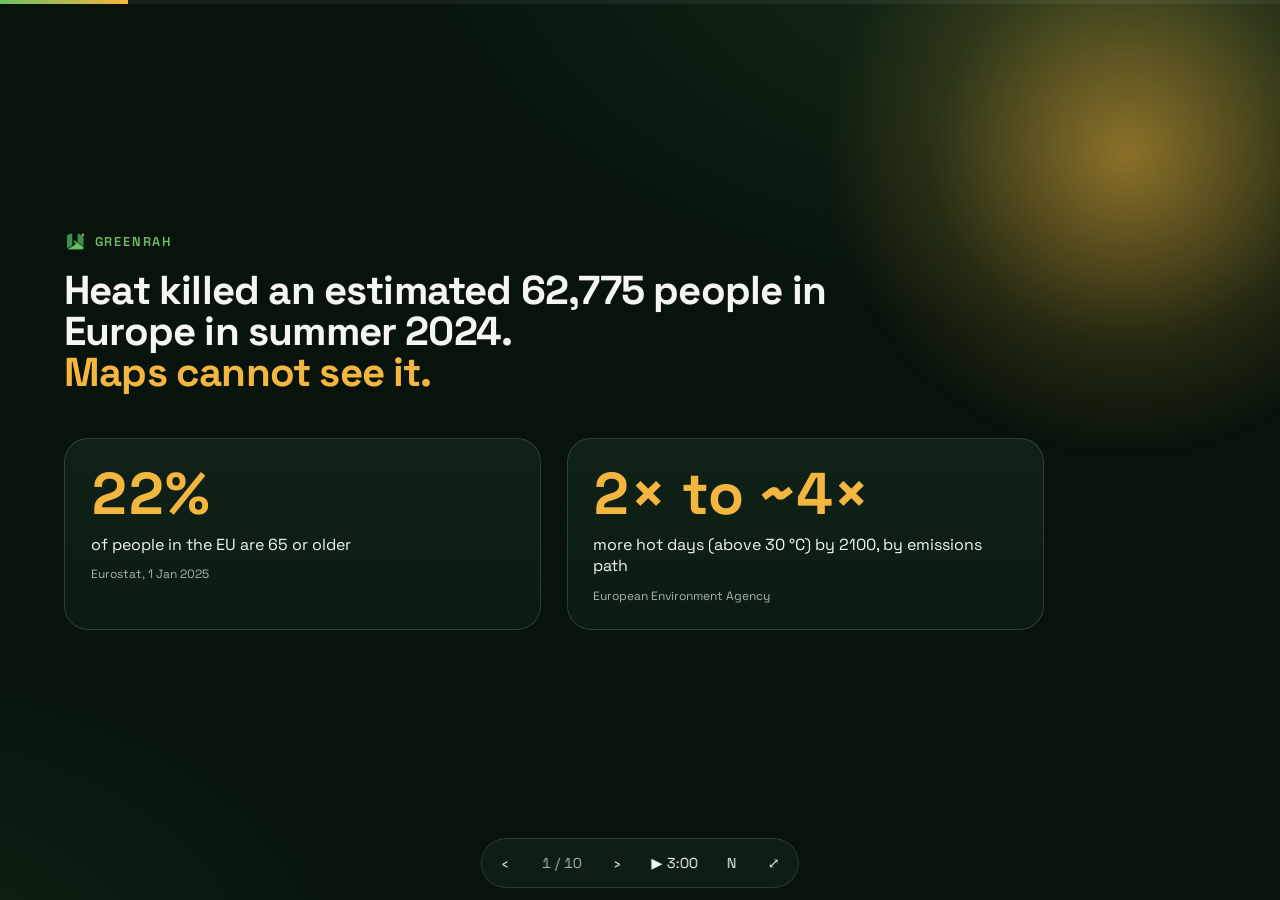
==== commit c817d8d3: "Update the hook, competition, City Insights, and the ask. Open on the 2024 heat-death figure, compar" ====
--- a/q.html
+++ b/q.html
@@ -364,7 +364,93 @@
   .duo .phone{width:min(260px,62vw)}
   .phone-real{width:min(240px,58vw)}
   .s-heat .stage3d{width:min(72vw,calc(46vh * 573 / 946));justify-self:center}
-  .s-access .result{width:min(70vw,calc(34vh * 568 / 796))}}
+  .s-access .result{width:min(70vw,calc(34vh * 568 / 796))}
+}
+
+/* Slides 1, 8, 9, 10 */
+.s-hook h1{font-size:clamp(1.55rem,3.15vw,3.15rem);max-width:22em}
+.stats-two{grid-template-columns:1fr 1fr;max-width:980px}
+.comp-title{font-size:clamp(1.35rem,2.35vw,2.45rem);max-width:22em}
+.comp-title .short{display:none}
+.cmp-scroll{margin-top:1.1rem;overflow-x:auto;-webkit-overflow-scrolling:touch}
+.cmp{min-width:760px;background:#10281b;border:1px solid rgba(244,247,239,.1);border-radius:22px;overflow:hidden}
+.cmp .tr{display:grid;grid-template-columns:1.25fr repeat(5,1fr);align-items:stretch}
+.cmp .tr span{display:flex;flex-direction:column;align-items:center;justify-content:center;gap:.15rem;text-align:center;padding:.65rem .35rem;border-top:1px solid rgba(244,247,239,.1);font-size:clamp(.78rem,.95vw,1.05rem);background:transparent;font-weight:500;color:var(--text)}
+.cmp .tr span:first-child{align-items:flex-start;text-align:left;padding-left:.9rem;position:sticky;left:0;background:#10281b;z-index:1;font-weight:600}
+.cmp .th span{border-top:0;text-transform:uppercase;letter-spacing:.06em;color:#8ea392;font-size:clamp(.62rem,.72vw,.78rem);font-weight:650;min-height:3rem}
+.cmp .y{color:var(--cool);font-weight:700;font-size:1.2em}
+.cmp .no{color:#8b9988;font-weight:700;font-size:1.05em}
+.cmp .us{background:rgba(111,190,99,.16)}
+.cmp .th .us{color:var(--cool);flex-direction:row;gap:.35rem}
+.cmp .th .us .ico{color:var(--cool)}
+.ring{width:.78em;height:.78em;border:2px solid #9aa898;border-radius:50%;display:block}
+.cmp .part small{color:#8b9988;font-size:.68em;font-weight:500;line-height:1.15;letter-spacing:0}
+.s-biz h2{font-size:clamp(1.35rem,2.25vw,2.3rem);max-width:18em}
+.insights{display:grid;grid-template-columns:1.05fr .95fr;gap:clamp(1rem,2vw,2rem);align-items:center}
+.kpis{display:grid;grid-template-columns:1fr 1fr;gap:.65rem;margin-top:.9rem}
+.kpi{background:var(--surface);border:1px solid var(--line);border-radius:18px;padding:.8rem .95rem}
+.kpi b{display:block;font-size:clamp(1.65rem,2.7vw,2.7rem);color:var(--hot);line-height:1;font-variant-numeric:tabular-nums;font-weight:700;white-space:nowrap}
+.kpi b .count{display:inline}
+.kpi > span{display:block;margin-top:.35rem;color:var(--muted);font-size:clamp(.78rem,.95vw,.98rem);line-height:1.3}
+.citypanel{background:#0e2218;border:1px solid var(--line);border-radius:24px;padding:.85rem .95rem .95rem;display:grid;gap:.55rem}
+.tabs{display:flex;gap:.4rem}
+.tabs span{border:1px solid var(--line);border-radius:999px;padding:.28em .75em;font-size:.78rem;color:var(--muted);font-weight:600}
+.tabs span[aria-selected="true"]{background:var(--cool);color:#07130b;border-color:transparent}
+.maprow{display:grid;grid-template-columns:1.2fr .95fr;gap:.7rem;align-items:center}
+.lisbon{width:100%;height:auto;border-radius:14px;display:block}
+.plant p{font-size:.8rem;font-weight:700;margin-bottom:.3rem;line-height:1.3}
+.plant em{font-style:normal;font-weight:600;color:var(--hot);font-size:.68rem;letter-spacing:.04em;text-transform:uppercase;margin-left:.3rem}
+.plant ol{list-style:none;display:grid;gap:.22rem;font-size:.8rem}
+.plant li{display:flex;align-items:center;gap:.35rem}
+.plant .ico{color:var(--cool)}
+.heatkey{display:flex;align-items:center;gap:.4rem;font-size:.7rem;color:var(--muted)}
+.heatkey i{height:8px;border-radius:99px;flex:1;display:block}
+.heatkey .demand{background:linear-gradient(90deg,#1e4a32,#6fbe63)}
+.heatkey .heat{background:linear-gradient(90deg,#f4b63f,#ef5a46)}
+.s-close h2{font-size:clamp(1.7rem,3vw,3.05rem)}
+.asks{display:grid;gap:.6rem;margin-top:.9rem}
+.ask{background:var(--surface);border:1px solid var(--line);border-radius:16px;padding:.75rem .95rem}
+.ask b{display:block;color:var(--cool);font-size:1rem}
+.ask span{display:block;margin-top:.15rem;color:var(--muted);font-size:clamp(.86rem,1.02vw,1.02rem);line-height:1.35}
+.proof{margin-top:.9rem;font-size:clamp(.88rem,1.05vw,1.08rem)}
+.tagline{margin-top:.45rem;color:var(--cool);font-weight:700;font-size:clamp(1.15rem,1.6vw,1.45rem)}
+.logo-white{width:min(280px,100%);height:auto;margin-bottom:.15rem}
+.qr-box b{font-size:1rem}
+.qr-box .mail{color:var(--cool);font-size:.95rem;text-decoration:none}
+.s-close .founder{margin-top:.85rem;margin-bottom:.15rem}
+@media (max-width:1000px),(orientation:portrait){
+  .s-hook h1{font-size:clamp(1.32rem,6vw,1.8rem)}
+  .stats-two{grid-template-columns:1fr;max-width:none}
+  .comp-title .full{display:none}
+  .comp-title .short{display:inline}
+  .comp-title{font-size:clamp(1.32rem,5.5vw,1.7rem);max-width:none}
+  .cmp{min-width:0;width:100%}
+  .cmp .tr{grid-template-columns:1.2fr repeat(5,.82fr)}
+  .cmp .tr span{font-size:.58rem;padding:.42rem .08rem}
+  .cmp .th span{font-size:.46rem;letter-spacing:.02em;min-height:2.4rem;line-height:1.15;white-space:normal}
+  .cmp .part small{font-size:.62em}
+  .insights{grid-template-columns:1fr}
+  .maprow{grid-template-columns:1fr}
+  .s-close h2{font-size:clamp(1.55rem,7vw,2rem)}
+  .logo-white{width:min(180px,52vw)}
+  .s-biz .kpis{gap:.4rem;margin-top:.45rem}
+  .s-biz .kpi{padding:.45rem .65rem}
+  .s-biz .kpi b{font-size:1.45rem}
+  .s-biz .kpi > span{font-size:.72rem;margin-top:.15rem}
+  .s-biz .foot{margin-top:.55rem}
+  .s-biz .citypanel{padding:.5rem;gap:.35rem}
+  .s-biz .lisbon{max-height:132px;width:auto;margin:0 auto}
+  .s-biz .plant p,.s-biz .plant li{font-size:.72rem}
+  .s-biz .plant ol{gap:.12rem}
+  .insights{gap:.5rem}
+  .s-close .grid2{gap:.7rem}
+  .s-close .qr-box{gap:.35rem;padding:.7rem}
+  .s-close #qr{width:128px;padding:8px}
+  .s-close .asks{gap:.35rem;margin-top:.45rem}
+  .s-close .ask{padding:.5rem .7rem}
+  .s-close .proof{margin-top:.45rem}
+  .s-close .founder{margin-top:.4rem}
+  .s-close .founder img{width:56px;height:56px}
 }
 </style>
 </head>
@@ -377,11 +463,10 @@
   <div class="sun" aria-hidden="true"></div>
   <div class="wrap">
     <p class="kicker r1"><img src="[data-uri]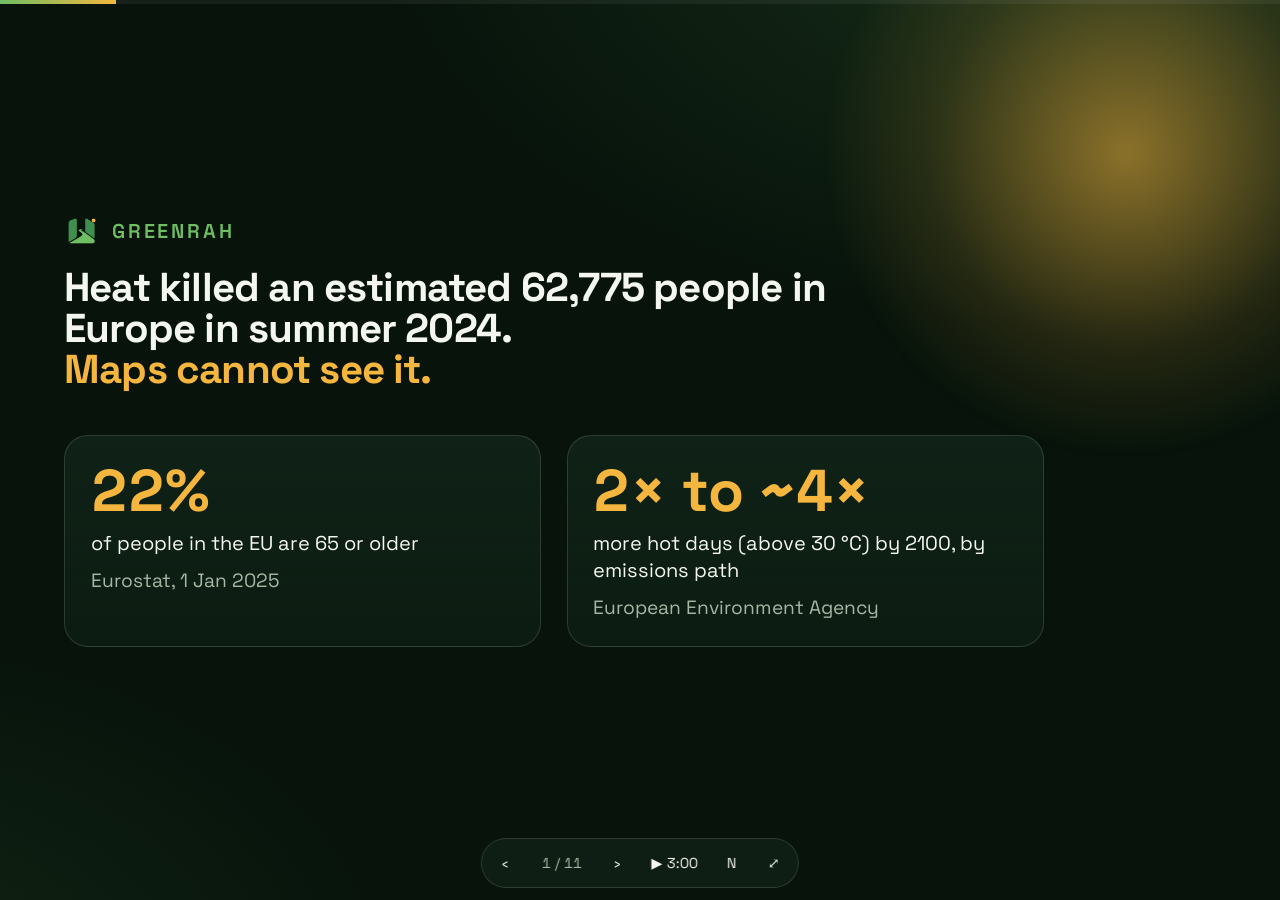
